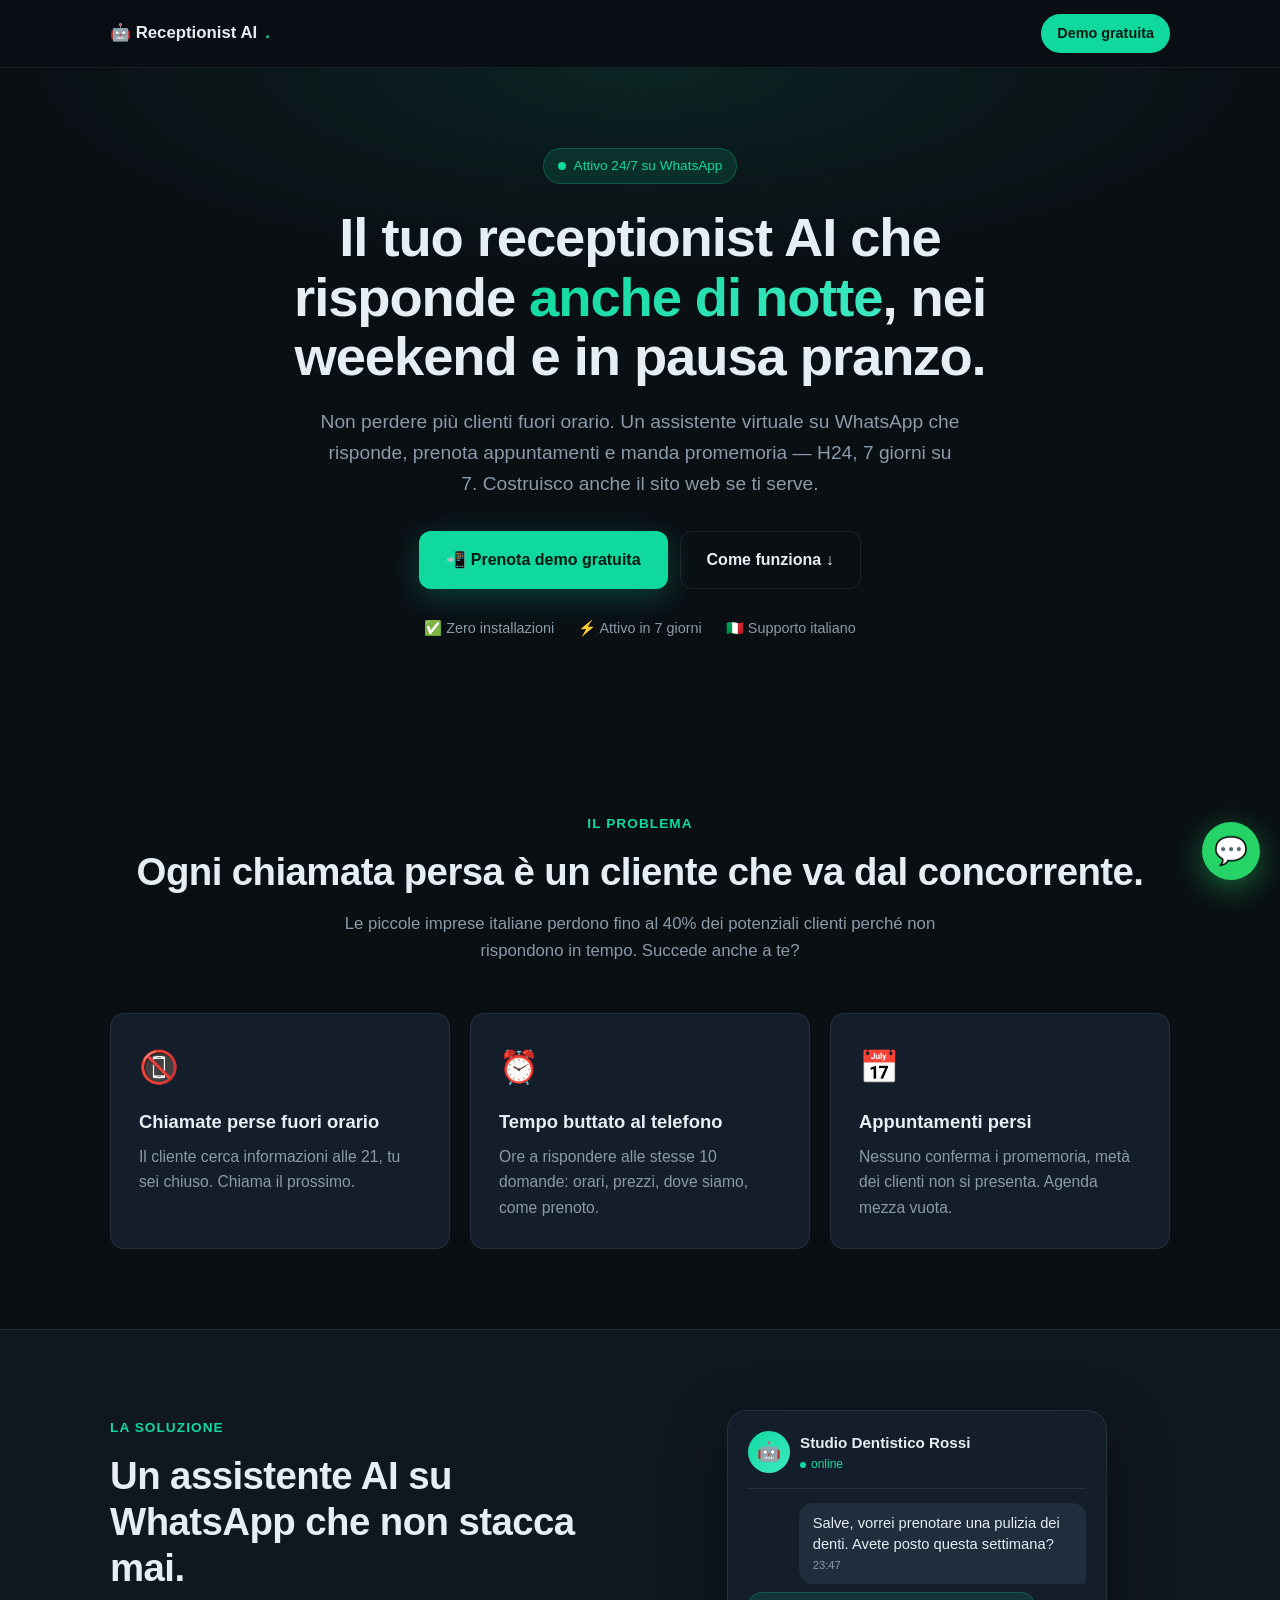
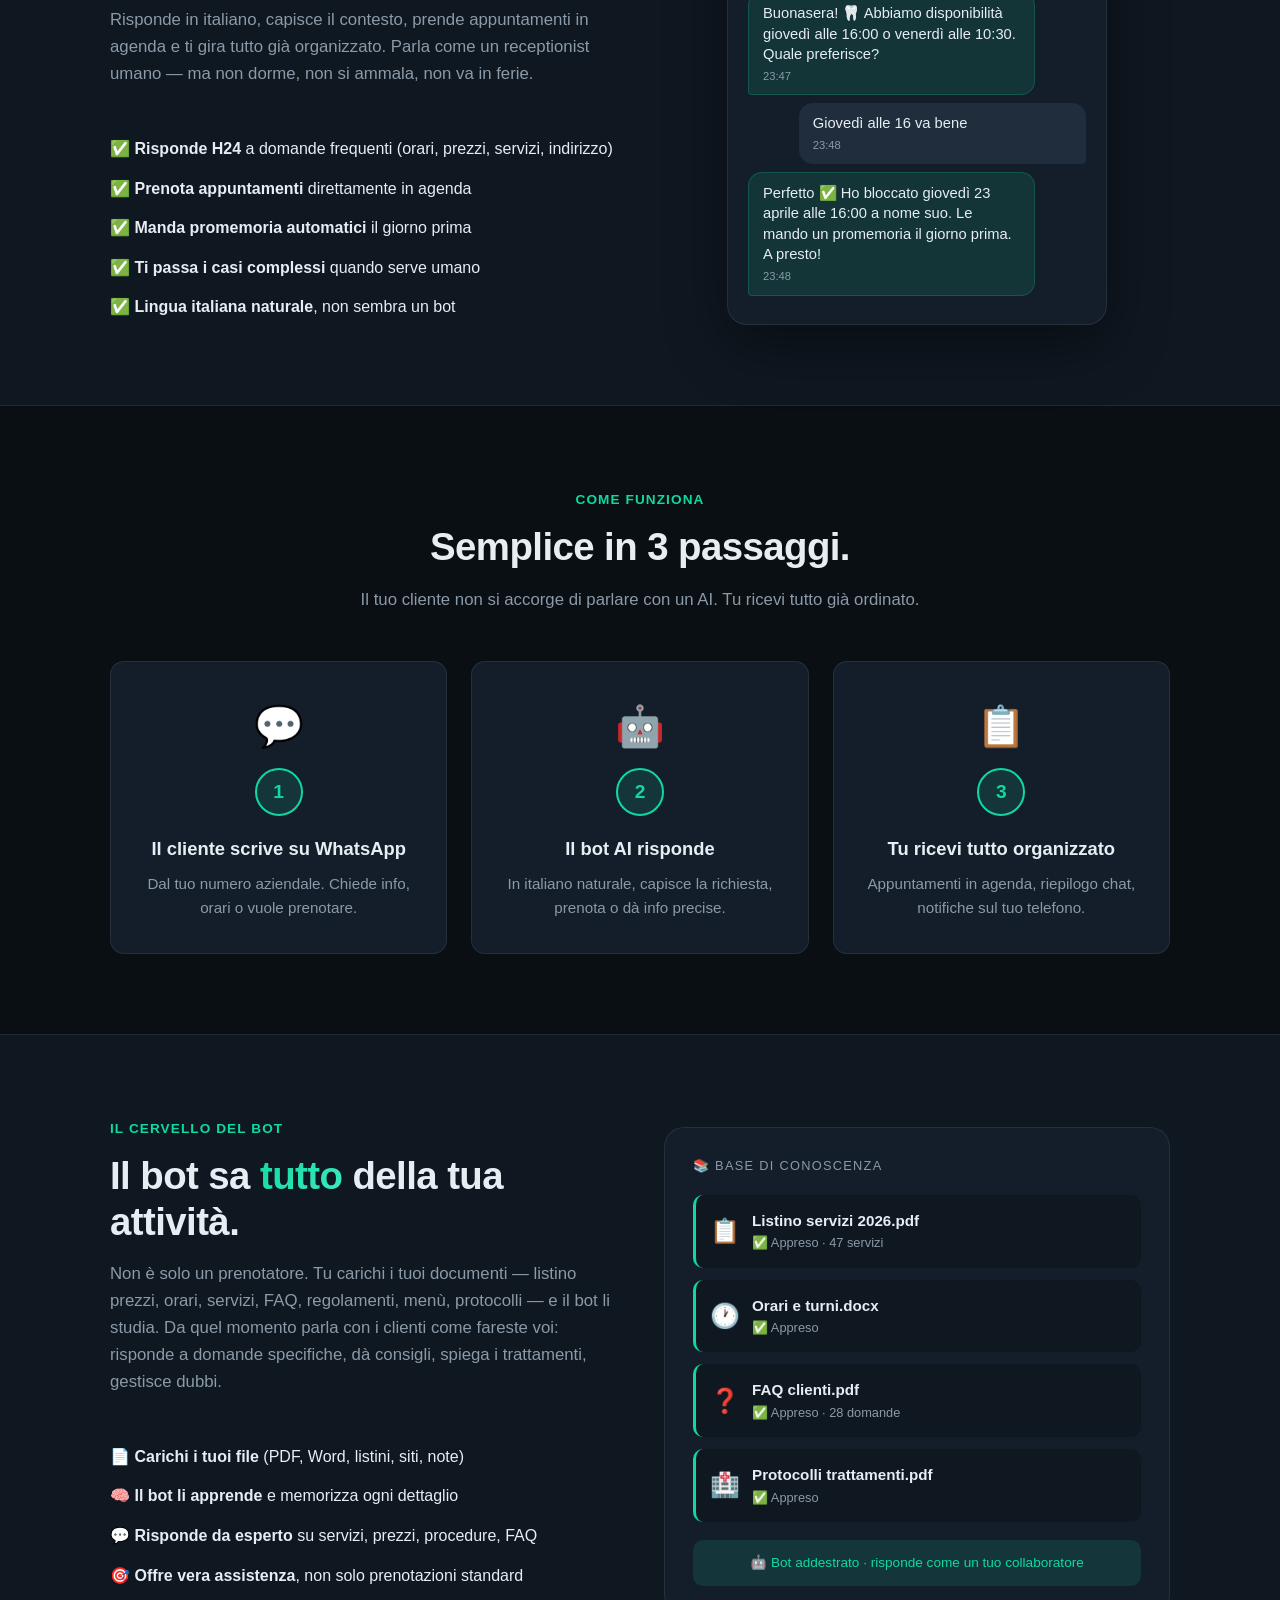
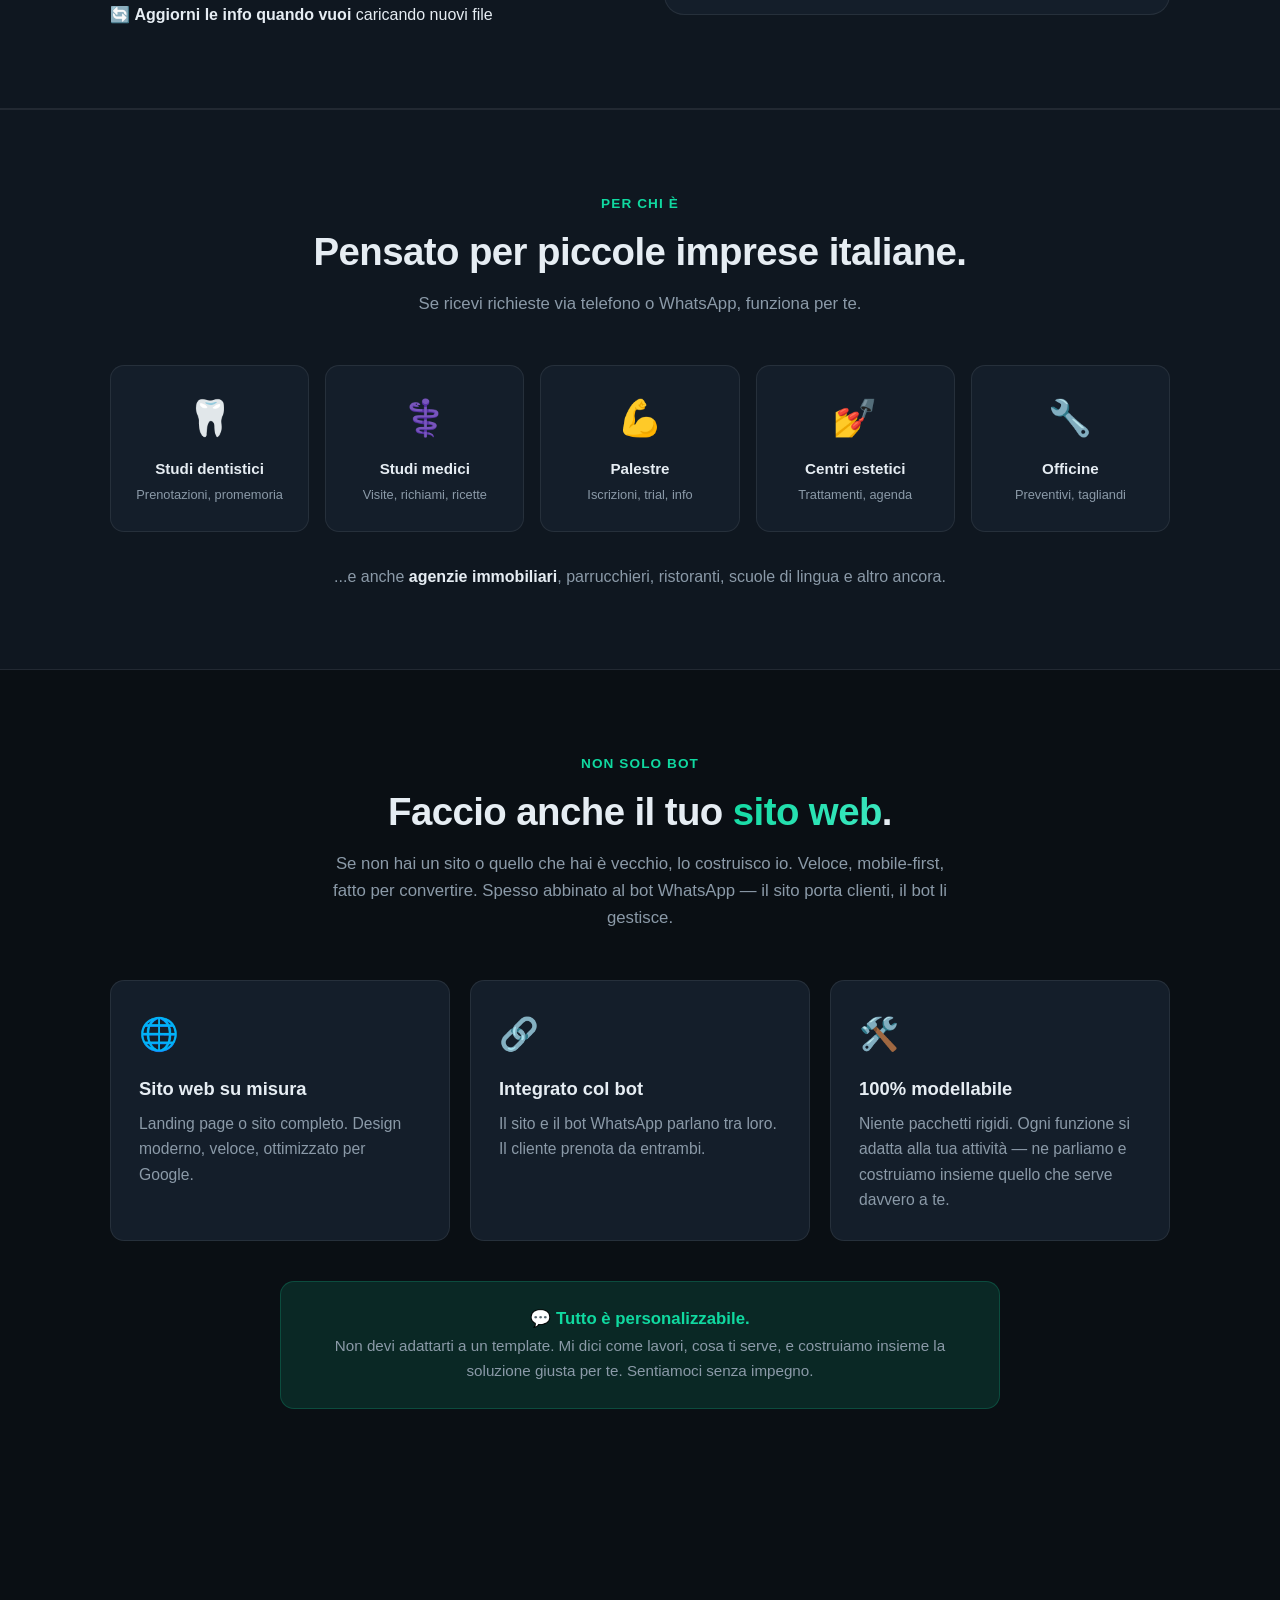
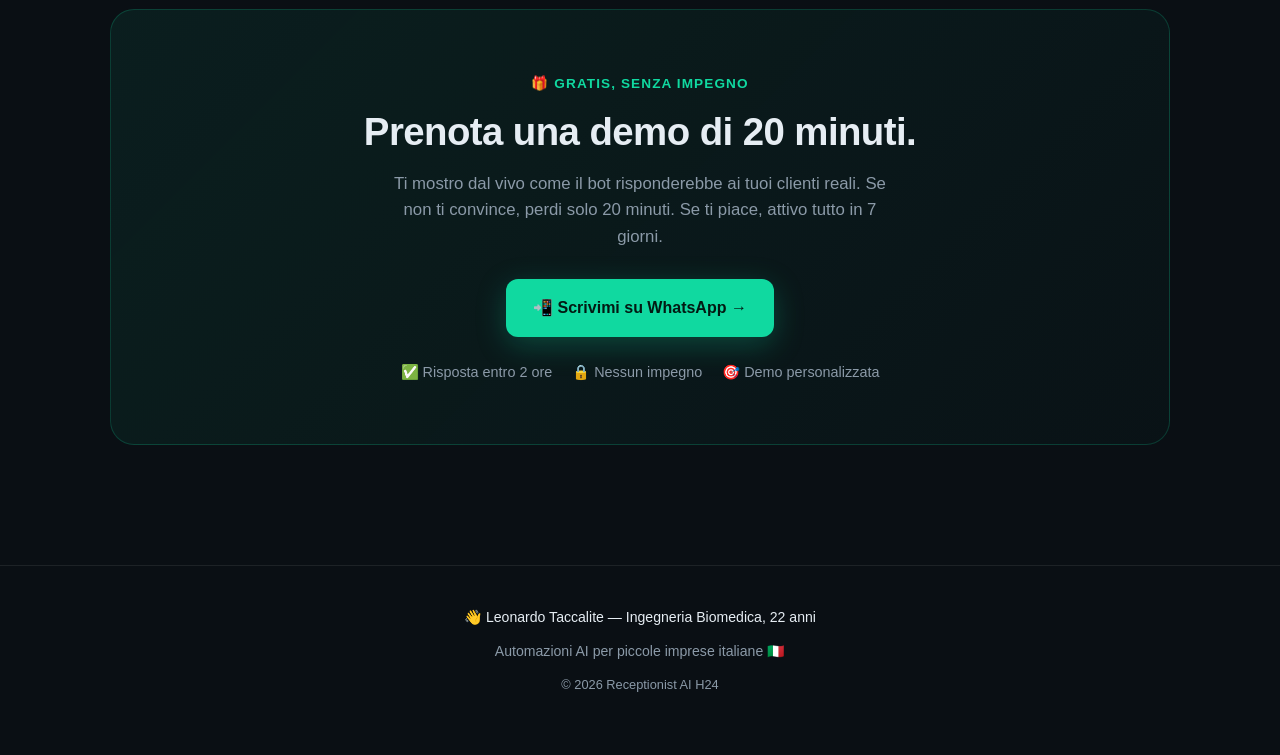
==== index.html @ 097d8b8d "Add files via upload" ====
<!DOCTYPE html>
<html lang="it">
<head>
<meta charset="UTF-8">
<meta name="viewport" content="width=device-width, initial-scale=1.0">
<meta name="description" content="Receptionist AI H24 — Assistente virtuale WhatsApp sempre attivo per piccole imprese italiane. Non perdere più clienti fuori orario.">
<title>Receptionist AI H24 — Il tuo assistente WhatsApp che non dorme mai</title>
<style>
  :root {
    --bg: #0a0f14;
    --bg-2: #0f1720;
    --bg-3: #141e2a;
    --fg: #e6edf3;
    --fg-dim: #8b9aa8;
    --accent: #10d9a0;
    --accent-2: #0bbf8a;
    --accent-soft: rgba(16, 217, 160, 0.12);
    --border: rgba(255,255,255,0.08);
    --radius: 14px;
    --max: 1100px;
  }
  * { box-sizing: border-box; margin: 0; padding: 0; }
  html { scroll-behavior: smooth; }
  body {
    font-family: -apple-system, BlinkMacSystemFont, "Segoe UI", Roboto, Helvetica, Arial, sans-serif;
    background: var(--bg);
    color: var(--fg);
    line-height: 1.6;
    -webkit-font-smoothing: antialiased;
    overflow-x: hidden;
  }
  a { color: inherit; text-decoration: none; }
  .container { width: 100%; max-width: var(--max); margin: 0 auto; padding: 0 20px; }

  /* NAV */
  nav {
    position: sticky; top: 0; z-index: 50;
    background: rgba(10,15,20,0.85);
    backdrop-filter: blur(10px);
    border-bottom: 1px solid var(--border);
  }
  .nav-inner {
    display: flex; align-items: center; justify-content: space-between;
    padding: 14px 20px; max-width: var(--max); margin: 0 auto;
  }
  .logo { font-weight: 700; font-size: 1.05rem; display: flex; align-items: center; gap: 8px; }
  .logo span.dot { color: var(--accent); }
  .nav-cta {
    background: var(--accent);
    color: #031a13;
    padding: 8px 16px;
    border-radius: 999px;
    font-weight: 600;
    font-size: 0.9rem;
    transition: transform .15s ease, background .15s ease;
  }
  .nav-cta:hover { background: var(--accent-2); transform: translateY(-1px); }

  /* HERO */
  .hero {
    padding: 80px 0 90px;
    background:
      radial-gradient(ellipse 80% 50% at 50% 0%, rgba(16,217,160,0.10), transparent 60%),
      var(--bg);
    text-align: center;
    position: relative;
  }
  .pill {
    display: inline-flex; align-items: center; gap: 8px;
    background: var(--accent-soft);
    border: 1px solid rgba(16,217,160,0.25);
    color: var(--accent);
    padding: 6px 14px;
    border-radius: 999px;
    font-size: 0.85rem;
    font-weight: 500;
    margin-bottom: 24px;
  }
  .pill .live {
    width: 8px; height: 8px; border-radius: 50%;
    background: var(--accent);
    box-shadow: 0 0 0 0 rgba(16,217,160,0.7);
    animation: pulse 2s infinite;
  }
  @keyframes pulse {
    0% { box-shadow: 0 0 0 0 rgba(16,217,160,0.7); }
    70% { box-shadow: 0 0 0 10px rgba(16,217,160,0); }
    100% { box-shadow: 0 0 0 0 rgba(16,217,160,0); }
  }
  h1 {
    font-size: clamp(2rem, 5.5vw, 3.4rem);
    font-weight: 800;
    letter-spacing: -0.02em;
    line-height: 1.1;
    margin-bottom: 20px;
    max-width: 820px;
    margin-left: auto; margin-right: auto;
  }
  h1 .hl {
    background: linear-gradient(135deg, var(--accent), #3fe9c2);
    -webkit-background-clip: text;
    background-clip: text;
    color: transparent;
  }
  .hero p.sub {
    font-size: clamp(1rem, 2.2vw, 1.2rem);
    color: var(--fg-dim);
    max-width: 640px;
    margin: 0 auto 32px;
  }
  .cta-row {
    display: flex; gap: 12px; justify-content: center; flex-wrap: wrap;
  }
  .btn {
    display: inline-flex; align-items: center; gap: 10px;
    padding: 15px 26px;
    border-radius: 12px;
    font-weight: 600;
    font-size: 1rem;
    transition: transform .15s ease, box-shadow .15s ease, background .15s ease;
    border: 1px solid transparent;
    cursor: pointer;
  }
  .btn-primary {
    background: var(--accent);
    color: #031a13;
    box-shadow: 0 8px 30px rgba(16,217,160,0.25);
  }
  .btn-primary:hover { background: var(--accent-2); transform: translateY(-2px); box-shadow: 0 12px 40px rgba(16,217,160,0.35); }
  .btn-ghost {
    background: transparent; color: var(--fg);
    border: 1px solid var(--border);
  }
  .btn-ghost:hover { border-color: var(--accent); color: var(--accent); }

  .hero-meta {
    margin-top: 28px;
    color: var(--fg-dim);
    font-size: 0.9rem;
    display: flex; gap: 24px; justify-content: center; flex-wrap: wrap;
  }
  .hero-meta span { display: inline-flex; align-items: center; gap: 6px; }

  /* SECTIONS */
  section { padding: 80px 0; }
  section.alt { background: var(--bg-2); border-top: 1px solid var(--border); border-bottom: 1px solid var(--border); }
  .eyebrow {
    display: inline-block;
    color: var(--accent);
    font-weight: 600;
    font-size: 0.85rem;
    letter-spacing: 0.08em;
    text-transform: uppercase;
    margin-bottom: 14px;
  }
  h2 {
    font-size: clamp(1.7rem, 4vw, 2.4rem);
    font-weight: 700;
    letter-spacing: -0.015em;
    line-height: 1.2;
    margin-bottom: 16px;
  }
  .section-sub {
    color: var(--fg-dim);
    font-size: 1.05rem;
    max-width: 640px;
    margin-bottom: 48px;
  }
  .section-head { text-align: center; margin-bottom: 48px; }
  .section-head .section-sub { margin-left: auto; margin-right: auto; }

  /* PROBLEM GRID */
  .grid-3 {
    display: grid;
    grid-template-columns: repeat(3, 1fr);
    gap: 20px;
  }
  .card {
    background: var(--bg-3);
    border: 1px solid var(--border);
    border-radius: var(--radius);
    padding: 28px;
    transition: transform .2s ease, border-color .2s ease;
  }
  .card:hover { transform: translateY(-4px); border-color: rgba(16,217,160,0.3); }
  .card .icon {
    font-size: 2rem;
    margin-bottom: 14px;
    display: block;
  }
  .card h3 {
    font-size: 1.15rem;
    margin-bottom: 8px;
    font-weight: 600;
  }
  .card p { color: var(--fg-dim); font-size: 0.98rem; }

  /* CHAT DEMO */
  .split {
    display: grid;
    grid-template-columns: 1fr 1fr;
    gap: 48px;
    align-items: center;
  }
  .chat {
    background: var(--bg-3);
    border: 1px solid var(--border);
    border-radius: 20px;
    padding: 20px;
    max-width: 380px;
    margin: 0 auto;
    box-shadow: 0 20px 60px rgba(0,0,0,0.4);
  }
  .chat-head {
    display: flex; align-items: center; gap: 10px;
    padding-bottom: 14px; margin-bottom: 14px;
    border-bottom: 1px solid var(--border);
  }
  .chat-head .avatar {
    width: 42px; height: 42px; border-radius: 50%;
    background: linear-gradient(135deg, var(--accent), #3fe9c2);
    display: flex; align-items: center; justify-content: center;
    font-size: 1.2rem;
  }
  .chat-head .who { font-weight: 600; font-size: 0.95rem; }
  .chat-head .status { font-size: 0.75rem; color: var(--accent); display: flex; align-items: center; gap: 5px; }
  .chat-head .status::before {
    content: ''; width: 6px; height: 6px; border-radius: 50%; background: var(--accent);
  }
  .bubble {
    padding: 10px 14px;
    border-radius: 14px;
    margin-bottom: 8px;
    font-size: 0.92rem;
    max-width: 85%;
    line-height: 1.4;
    animation: fadeUp .5s ease both;
  }
  @keyframes fadeUp {
    from { opacity: 0; transform: translateY(8px); }
    to { opacity: 1; transform: translateY(0); }
  }
  .bubble.user {
    background: #1f2d3d;
    color: var(--fg);
    margin-left: auto;
    border-bottom-right-radius: 4px;
  }
  .bubble.bot {
    background: var(--accent-soft);
    color: var(--fg);
    border: 1px solid rgba(16,217,160,0.2);
    border-bottom-left-radius: 4px;
  }
  .bubble .time { font-size: 0.7rem; color: var(--fg-dim); display: block; margin-top: 4px; }

  /* STEPS */
  .steps {
    display: grid;
    grid-template-columns: repeat(3, 1fr);
    gap: 24px;
    counter-reset: step;
  }
  .step {
    background: var(--bg-3);
    border: 1px solid var(--border);
    border-radius: var(--radius);
    padding: 32px 24px;
    text-align: center;
    position: relative;
  }
  .step-num {
    display: inline-flex;
    width: 48px; height: 48px;
    border-radius: 50%;
    background: var(--accent-soft);
    color: var(--accent);
    align-items: center; justify-content: center;
    font-weight: 700; font-size: 1.2rem;
    border: 2px solid var(--accent);
    margin-bottom: 18px;
  }
  .step h3 { font-size: 1.15rem; margin-bottom: 8px; }
  .step p { color: var(--fg-dim); font-size: 0.95rem; }
  .step .big-emoji { font-size: 2.5rem; display: block; margin-bottom: 10px; }

  /* SECTORS */
  .sectors {
    display: grid;
    grid-template-columns: repeat(5, 1fr);
    gap: 16px;
  }
  .sector {
    background: var(--bg-3);
    border: 1px solid var(--border);
    border-radius: var(--radius);
    padding: 24px 16px;
    text-align: center;
    transition: all .2s ease;
  }
  .sector:hover {
    border-color: var(--accent);
    background: var(--accent-soft);
    transform: translateY(-3px);
  }
  .sector .emoji { font-size: 2.2rem; display: block; margin-bottom: 10px; }
  .sector span.label { font-weight: 600; font-size: 0.95rem; display: block; }
  .sector small { color: var(--fg-dim); font-size: 0.8rem; }

  /* CTA FINAL */
  .cta-final {
    background: linear-gradient(135deg, rgba(16,217,160,0.08), rgba(16,217,160,0.02));
    border: 1px solid rgba(16,217,160,0.2);
    border-radius: 24px;
    padding: 60px 40px;
    text-align: center;
    margin: 40px 0;
  }
  .cta-final h2 { margin-bottom: 16px; }
  .cta-final p { color: var(--fg-dim); margin-bottom: 28px; font-size: 1.05rem; max-width: 520px; margin-left: auto; margin-right: auto; }
  .guarantee {
    margin-top: 24px;
    display: flex; gap: 20px; justify-content: center; flex-wrap: wrap;
    color: var(--fg-dim); font-size: 0.9rem;
  }
  .guarantee span { display: inline-flex; align-items: center; gap: 6px; }

  /* FOOTER */
  footer {
    padding: 40px 0 60px;
    text-align: center;
    color: var(--fg-dim);
    font-size: 0.88rem;
    border-top: 1px solid var(--border);
  }
  footer .who-am-i {
    margin-bottom: 12px;
    color: var(--fg);
    font-weight: 500;
  }

  /* FLOATING WA */
  .float-wa {
    position: fixed;
    bottom: 20px; right: 20px;
    background: #25d366;
    color: white;
    width: 58px; height: 58px;
    border-radius: 50%;
    display: flex; align-items: center; justify-content: center;
    font-size: 1.7rem;
    box-shadow: 0 8px 30px rgba(37,211,102,0.45);
    z-index: 100;
    transition: transform .2s ease;
  }
  .float-wa:hover { transform: scale(1.1); }

  /* MOBILE */
  @media (max-width: 820px) {
    section { padding: 60px 0; }
    .hero { padding: 60px 0 70px; }
    .grid-3 { grid-template-columns: 1fr; }
    .split { grid-template-columns: 1fr; gap: 32px; }
    .steps { grid-template-columns: 1fr; }
    .sectors { grid-template-columns: repeat(2, 1fr); }
    .cta-final { padding: 40px 24px; }
    .nav-cta { padding: 7px 12px; font-size: 0.82rem; }
    .logo { font-size: 0.95rem; }
  }
  @media (max-width: 400px) {
    .sectors { grid-template-columns: 1fr 1fr; }
    .hero-meta { gap: 12px; font-size: 0.82rem; }
  }
</style>
</head>
<body>

<nav>
  <div class="nav-inner">
    <div class="logo">🤖 Receptionist AI<span class="dot">.</span></div>
    <a href="#demo" class="nav-cta">Demo gratuita</a>
  </div>
</nav>

<!-- HERO -->
<header class="hero">
  <div class="container">
    <div class="pill"><span class="live"></span> Attivo 24/7 su WhatsApp</div>
    <h1>Il tuo receptionist AI che risponde <span class="hl">anche di notte</span>, nei weekend e in pausa pranzo.</h1>
    <p class="sub">
      Non perdere più clienti fuori orario. Un assistente virtuale su WhatsApp che risponde, prenota appuntamenti e manda promemoria — H24, 7 giorni su 7. Costruisco anche il sito web se ti serve.
    </p>
    <div class="cta-row">
      <a href="#demo" class="btn btn-primary">📲 Prenota demo gratuita</a>
      <a href="#come-funziona" class="btn btn-ghost">Come funziona ↓</a>
    </div>
    <div class="hero-meta">
      <span>✅ Zero installazioni</span>
      <span>⚡ Attivo in 7 giorni</span>
      <span>🇮🇹 Supporto italiano</span>
    </div>
  </div>
</header>

<!-- PROBLEM -->
<section id="problema">
  <div class="container">
    <div class="section-head">
      <span class="eyebrow">Il problema</span>
      <h2>Ogni chiamata persa è un cliente che va dal concorrente.</h2>
      <p class="section-sub">Le piccole imprese italiane perdono fino al 40% dei potenziali clienti perché non rispondono in tempo. Succede anche a te?</p>
    </div>
    <div class="grid-3">
      <div class="card">
        <span class="icon">📵</span>
        <h3>Chiamate perse fuori orario</h3>
        <p>Il cliente cerca informazioni alle 21, tu sei chiuso. Chiama il prossimo.</p>
      </div>
      <div class="card">
        <span class="icon">⏰</span>
        <h3>Tempo buttato al telefono</h3>
        <p>Ore a rispondere alle stesse 10 domande: orari, prezzi, dove siamo, come prenoto.</p>
      </div>
      <div class="card">
        <span class="icon">📅</span>
        <h3>Appuntamenti persi</h3>
        <p>Nessuno conferma i promemoria, metà dei clienti non si presenta. Agenda mezza vuota.</p>
      </div>
    </div>
  </div>
</section>

<!-- SOLUTION -->
<section class="alt" id="soluzione">
  <div class="container">
    <div class="split">
      <div>
        <span class="eyebrow">La soluzione</span>
        <h2>Un assistente AI su WhatsApp che non stacca mai.</h2>
        <p class="section-sub">
          Risponde in italiano, capisce il contesto, prende appuntamenti in agenda e ti gira tutto già organizzato. Parla come un receptionist umano — ma non dorme, non si ammala, non va in ferie.
        </p>
        <div style="display: grid; gap: 14px;">
          <div>✅ <strong>Risponde H24</strong> a domande frequenti (orari, prezzi, servizi, indirizzo)</div>
          <div>✅ <strong>Prenota appuntamenti</strong> direttamente in agenda</div>
          <div>✅ <strong>Manda promemoria automatici</strong> il giorno prima</div>
          <div>✅ <strong>Ti passa i casi complessi</strong> quando serve umano</div>
          <div>✅ <strong>Lingua italiana naturale</strong>, non sembra un bot</div>
        </div>
      </div>
      <div class="chat">
        <div class="chat-head">
          <div class="avatar">🤖</div>
          <div>
            <div class="who">Studio Dentistico Rossi</div>
            <div class="status">online</div>
          </div>
        </div>
        <div class="bubble user">Salve, vorrei prenotare una pulizia dei denti. Avete posto questa settimana?<span class="time">23:47</span></div>
        <div class="bubble bot">Buonasera! 🦷 Abbiamo disponibilità giovedì alle 16:00 o venerdì alle 10:30. Quale preferisce?<span class="time">23:47</span></div>
        <div class="bubble user">Giovedì alle 16 va bene<span class="time">23:48</span></div>
        <div class="bubble bot">Perfetto ✅ Ho bloccato giovedì 23 aprile alle 16:00 a nome suo. Le mando un promemoria il giorno prima. A presto!<span class="time">23:48</span></div>
      </div>
    </div>
  </div>
</section>

<!-- HOW IT WORKS -->
<section id="come-funziona">
  <div class="container">
    <div class="section-head">
      <span class="eyebrow">Come funziona</span>
      <h2>Semplice in 3 passaggi.</h2>
      <p class="section-sub">Il tuo cliente non si accorge di parlare con un AI. Tu ricevi tutto già ordinato.</p>
    </div>
    <div class="steps">
      <div class="step">
        <span class="big-emoji">💬</span>
        <div class="step-num">1</div>
        <h3>Il cliente scrive su WhatsApp</h3>
        <p>Dal tuo numero aziendale. Chiede info, orari o vuole prenotare.</p>
      </div>
      <div class="step">
        <span class="big-emoji">🤖</span>
        <div class="step-num">2</div>
        <h3>Il bot AI risponde</h3>
        <p>In italiano naturale, capisce la richiesta, prenota o dà info precise.</p>
      </div>
      <div class="step">
        <span class="big-emoji">📋</span>
        <div class="step-num">3</div>
        <h3>Tu ricevi tutto organizzato</h3>
        <p>Appuntamenti in agenda, riepilogo chat, notifiche sul tuo telefono.</p>
      </div>
    </div>
  </div>
</section>

<!-- BRAIN / KNOWLEDGE -->
<section class="alt" id="cervello">
  <div class="container">
    <div class="split">
      <div>
        <span class="eyebrow">Il cervello del bot</span>
        <h2>Il bot sa <span style="background: linear-gradient(135deg, var(--accent), #3fe9c2); -webkit-background-clip: text; background-clip: text; color: transparent;">tutto</span> della tua attività.</h2>
        <p class="section-sub">
          Non è solo un prenotatore. Tu carichi i tuoi documenti — listino prezzi, orari, servizi, FAQ, regolamenti, menù, protocolli — e il bot li studia. Da quel momento parla con i clienti come fareste voi: risponde a domande specifiche, dà consigli, spiega i trattamenti, gestisce dubbi.
        </p>
        <div style="display: grid; gap: 14px;">
          <div>📄 <strong>Carichi i tuoi file</strong> (PDF, Word, listini, siti, note)</div>
          <div>🧠 <strong>Il bot li apprende</strong> e memorizza ogni dettaglio</div>
          <div>💬 <strong>Risponde da esperto</strong> su servizi, prezzi, procedure, FAQ</div>
          <div>🎯 <strong>Offre vera assistenza</strong>, non solo prenotazioni standard</div>
          <div>🔄 <strong>Aggiorni le info quando vuoi</strong> caricando nuovi file</div>
        </div>
      </div>
      <div>
        <div style="background: var(--bg-3); border: 1px solid var(--border); border-radius: 20px; padding: 28px; position: relative;">
          <div style="font-size: 0.8rem; color: var(--fg-dim); text-transform: uppercase; letter-spacing: 0.1em; margin-bottom: 18px;">📚 Base di conoscenza</div>
          <div style="display: grid; gap: 12px;">
            <div style="display: flex; align-items: center; gap: 12px; padding: 14px; background: var(--bg-2); border-radius: 10px; border-left: 3px solid var(--accent);">
              <span style="font-size: 1.5rem;">📋</span>
              <div>
                <div style="font-weight: 600; font-size: 0.95rem;">Listino servizi 2026.pdf</div>
                <div style="font-size: 0.8rem; color: var(--fg-dim);">✅ Appreso · 47 servizi</div>
              </div>
            </div>
            <div style="display: flex; align-items: center; gap: 12px; padding: 14px; background: var(--bg-2); border-radius: 10px; border-left: 3px solid var(--accent);">
              <span style="font-size: 1.5rem;">🕐</span>
              <div>
                <div style="font-weight: 600; font-size: 0.95rem;">Orari e turni.docx</div>
                <div style="font-size: 0.8rem; color: var(--fg-dim);">✅ Appreso</div>
              </div>
            </div>
            <div style="display: flex; align-items: center; gap: 12px; padding: 14px; background: var(--bg-2); border-radius: 10px; border-left: 3px solid var(--accent);">
              <span style="font-size: 1.5rem;">❓</span>
              <div>
                <div style="font-weight: 600; font-size: 0.95rem;">FAQ clienti.pdf</div>
                <div style="font-size: 0.8rem; color: var(--fg-dim);">✅ Appreso · 28 domande</div>
              </div>
            </div>
            <div style="display: flex; align-items: center; gap: 12px; padding: 14px; background: var(--bg-2); border-radius: 10px; border-left: 3px solid var(--accent);">
              <span style="font-size: 1.5rem;">🏥</span>
              <div>
                <div style="font-weight: 600; font-size: 0.95rem;">Protocolli trattamenti.pdf</div>
                <div style="font-size: 0.8rem; color: var(--fg-dim);">✅ Appreso</div>
              </div>
            </div>
          </div>
          <div style="margin-top: 18px; padding: 12px; background: var(--accent-soft); border-radius: 10px; font-size: 0.85rem; color: var(--accent); text-align: center;">
            🤖 Bot addestrato · risponde come un tuo collaboratore
          </div>
        </div>
      </div>
    </div>
  </div>
</section>

<!-- SECTORS -->
<section class="alt" id="per-chi">
  <div class="container">
    <div class="section-head">
      <span class="eyebrow">Per chi è</span>
      <h2>Pensato per piccole imprese italiane.</h2>
      <p class="section-sub">Se ricevi richieste via telefono o WhatsApp, funziona per te.</p>
    </div>
    <div class="sectors">
      <div class="sector">
        <span class="emoji">🦷</span>
        <span class="label">Studi dentistici</span>
        <small>Prenotazioni, promemoria</small>
      </div>
      <div class="sector">
        <span class="emoji">⚕️</span>
        <span class="label">Studi medici</span>
        <small>Visite, richiami, ricette</small>
      </div>
      <div class="sector">
        <span class="emoji">💪</span>
        <span class="label">Palestre</span>
        <small>Iscrizioni, trial, info</small>
      </div>
      <div class="sector">
        <span class="emoji">💅</span>
        <span class="label">Centri estetici</span>
        <small>Trattamenti, agenda</small>
      </div>
      <div class="sector">
        <span class="emoji">🔧</span>
        <span class="label">Officine</span>
        <small>Preventivi, tagliandi</small>
      </div>
    </div>
    <p style="text-align: center; color: var(--fg-dim); margin-top: 32px;">
      ...e anche <strong style="color: var(--fg);">agenzie immobiliari</strong>, parrucchieri, ristoranti, scuole di lingua e altro ancora.
    </p>
  </div>
</section>

<!-- BONUS: WEBSITES + CUSTOM -->
<section id="extra">
  <div class="container">
    <div class="section-head">
      <span class="eyebrow">Non solo bot</span>
      <h2>Faccio anche il tuo <span style="background: linear-gradient(135deg, var(--accent), #3fe9c2); -webkit-background-clip: text; background-clip: text; color: transparent;">sito web</span>.</h2>
      <p class="section-sub">Se non hai un sito o quello che hai è vecchio, lo costruisco io. Veloce, mobile-first, fatto per convertire. Spesso abbinato al bot WhatsApp — il sito porta clienti, il bot li gestisce.</p>
    </div>
    <div class="grid-3">
      <div class="card">
        <span class="icon">🌐</span>
        <h3>Sito web su misura</h3>
        <p>Landing page o sito completo. Design moderno, veloce, ottimizzato per Google.</p>
      </div>
      <div class="card">
        <span class="icon">🔗</span>
        <h3>Integrato col bot</h3>
        <p>Il sito e il bot WhatsApp parlano tra loro. Il cliente prenota da entrambi.</p>
      </div>
      <div class="card">
        <span class="icon">🛠️</span>
        <h3>100% modellabile</h3>
        <p>Niente pacchetti rigidi. Ogni funzione si adatta alla tua attività — ne parliamo e costruiamo insieme quello che serve davvero a te.</p>
      </div>
    </div>
    <div style="text-align: center; margin-top: 40px; padding: 24px; background: var(--accent-soft); border: 1px solid rgba(16,217,160,0.2); border-radius: var(--radius); max-width: 720px; margin-left: auto; margin-right: auto;">
      <strong style="color: var(--accent); font-size: 1.05rem;">💬 Tutto è personalizzabile.</strong><br>
      <span style="color: var(--fg-dim); font-size: 0.95rem;">Non devi adattarti a un template. Mi dici come lavori, cosa ti serve, e costruiamo insieme la soluzione giusta per te. Sentiamoci senza impegno.</span>
    </div>
  </div>
</section>

<!-- FINAL CTA -->
<section id="demo">
  <div class="container">
    <div class="cta-final">
      <span class="eyebrow">🎁 Gratis, senza impegno</span>
      <h2>Prenota una demo di 20 minuti.</h2>
      <p>Ti mostro dal vivo come il bot risponderebbe ai tuoi clienti reali. Se non ti convince, perdi solo 20 minuti. Se ti piace, attivo tutto in 7 giorni.</p>
      <a href="https://wa.me/393284405733?text=Ciao%20Leonardo%2C%20ho%20visto%20il%20tuo%20sito%20Receptionist%20AI%20H24%20e%20vorrei%20prenotare%20la%20demo%20gratuita%20di%2020%20minuti.%20Grazie!"
         class="btn btn-primary"
         target="_blank"
         rel="noopener">
        📲 Scrivimi su WhatsApp →
      </a>
      <div class="guarantee">
        <span>✅ Risposta entro 2 ore</span>
        <span>🔒 Nessun impegno</span>
        <span>🎯 Demo personalizzata</span>
      </div>
    </div>
  </div>
</section>

<!-- FOOTER -->
<footer>
  <div class="container">
    <div class="who-am-i">👋 Leonardo Taccalite — Ingegneria Biomedica, 22 anni</div>
    <div>Automazioni AI per piccole imprese italiane 🇮🇹</div>
    <div style="margin-top: 12px; font-size: 0.8rem;">© 2026 Receptionist AI H24</div>
  </div>
</footer>

<a class="float-wa"
   href="https://wa.me/393284405733?text=Ciao%20Leonardo%2C%20vorrei%20info%20sul%20servizio%20Receptionist%20AI%20H24."
   target="_blank"
   rel="noopener"
   aria-label="Scrivici su WhatsApp">💬</a>

<script>
  // Smooth reveal on scroll
  const io = new IntersectionObserver((entries) => {
    entries.forEach(e => {
      if (e.isIntersecting) {
        e.target.style.opacity = '1';
        e.target.style.transform = 'translateY(0)';
      }
    });
  }, { threshold: 0.1 });

  document.querySelectorAll('.card, .step, .sector, .cta-final').forEach(el => {
    el.style.opacity = '0';
    el.style.transform = 'translateY(20px)';
    el.style.transition = 'opacity .6s ease, transform .6s ease';
    io.observe(el);
  });
</script>

</body>
</html>
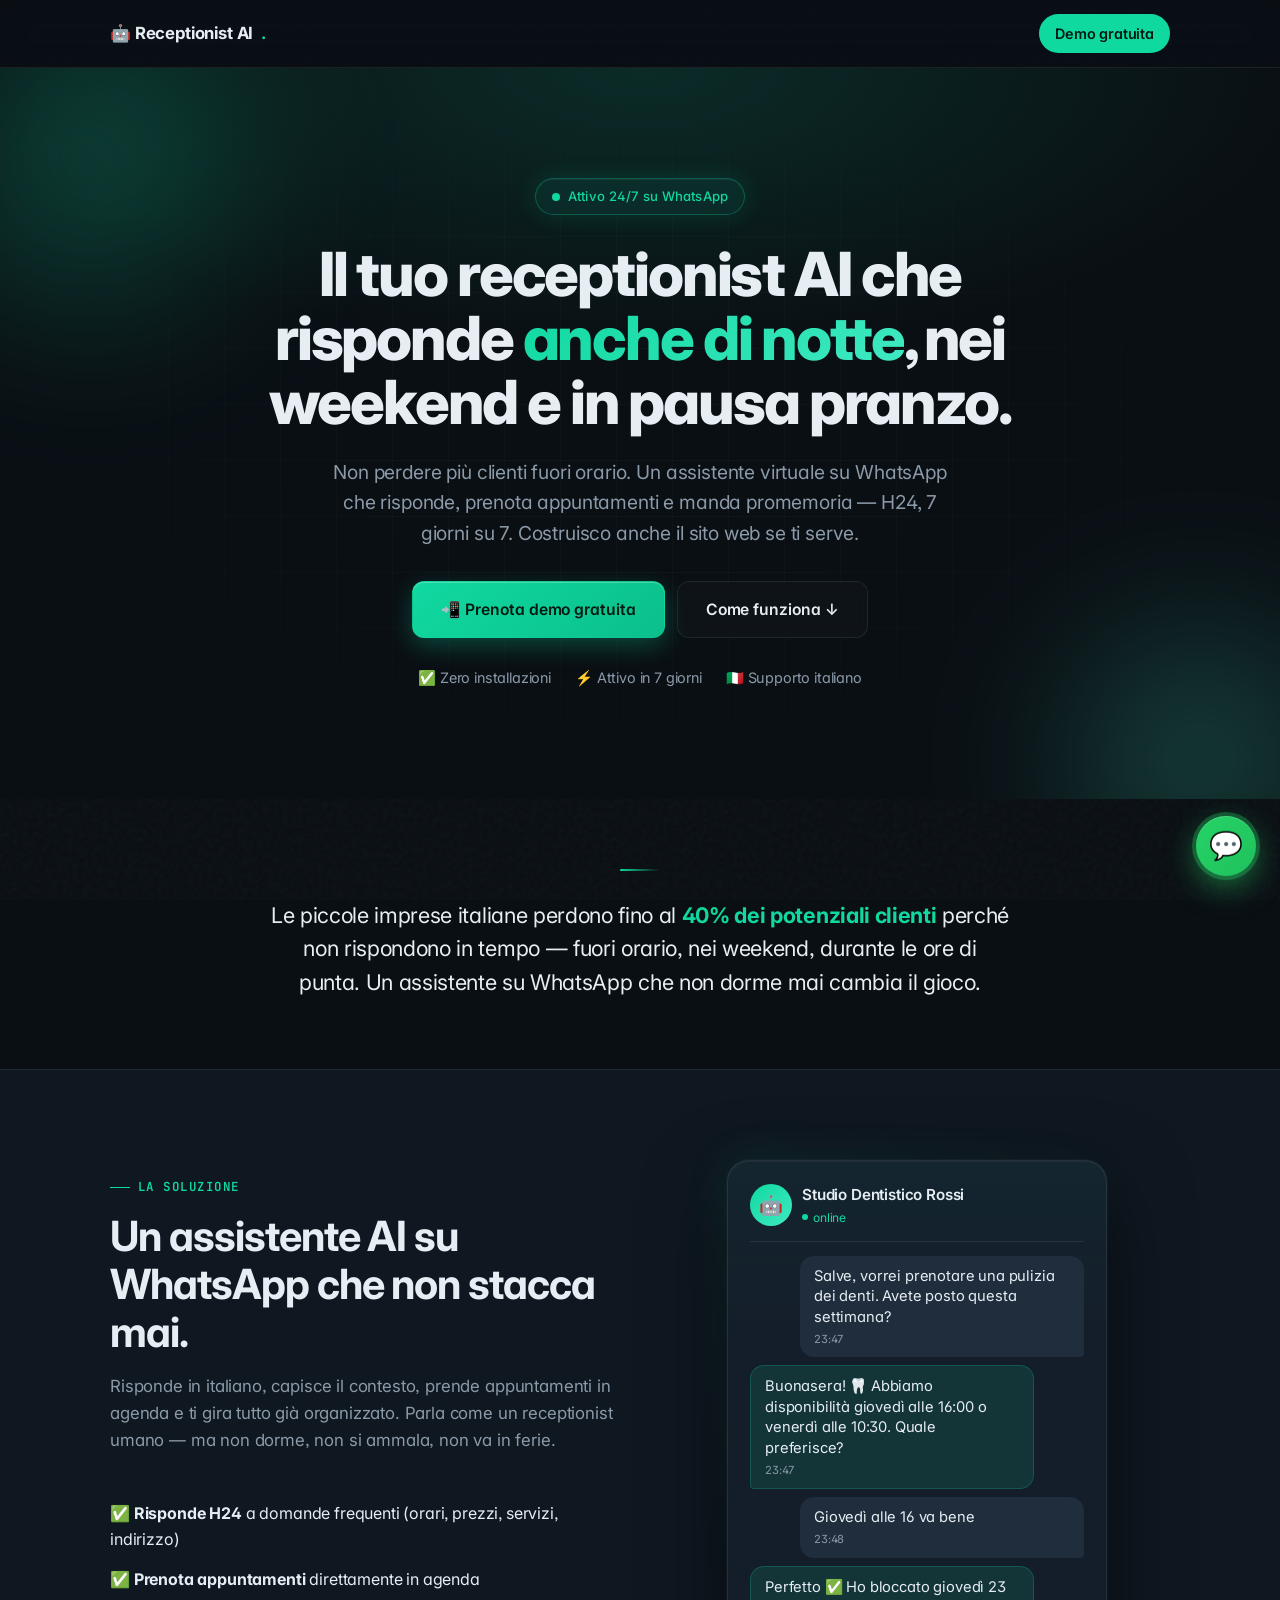
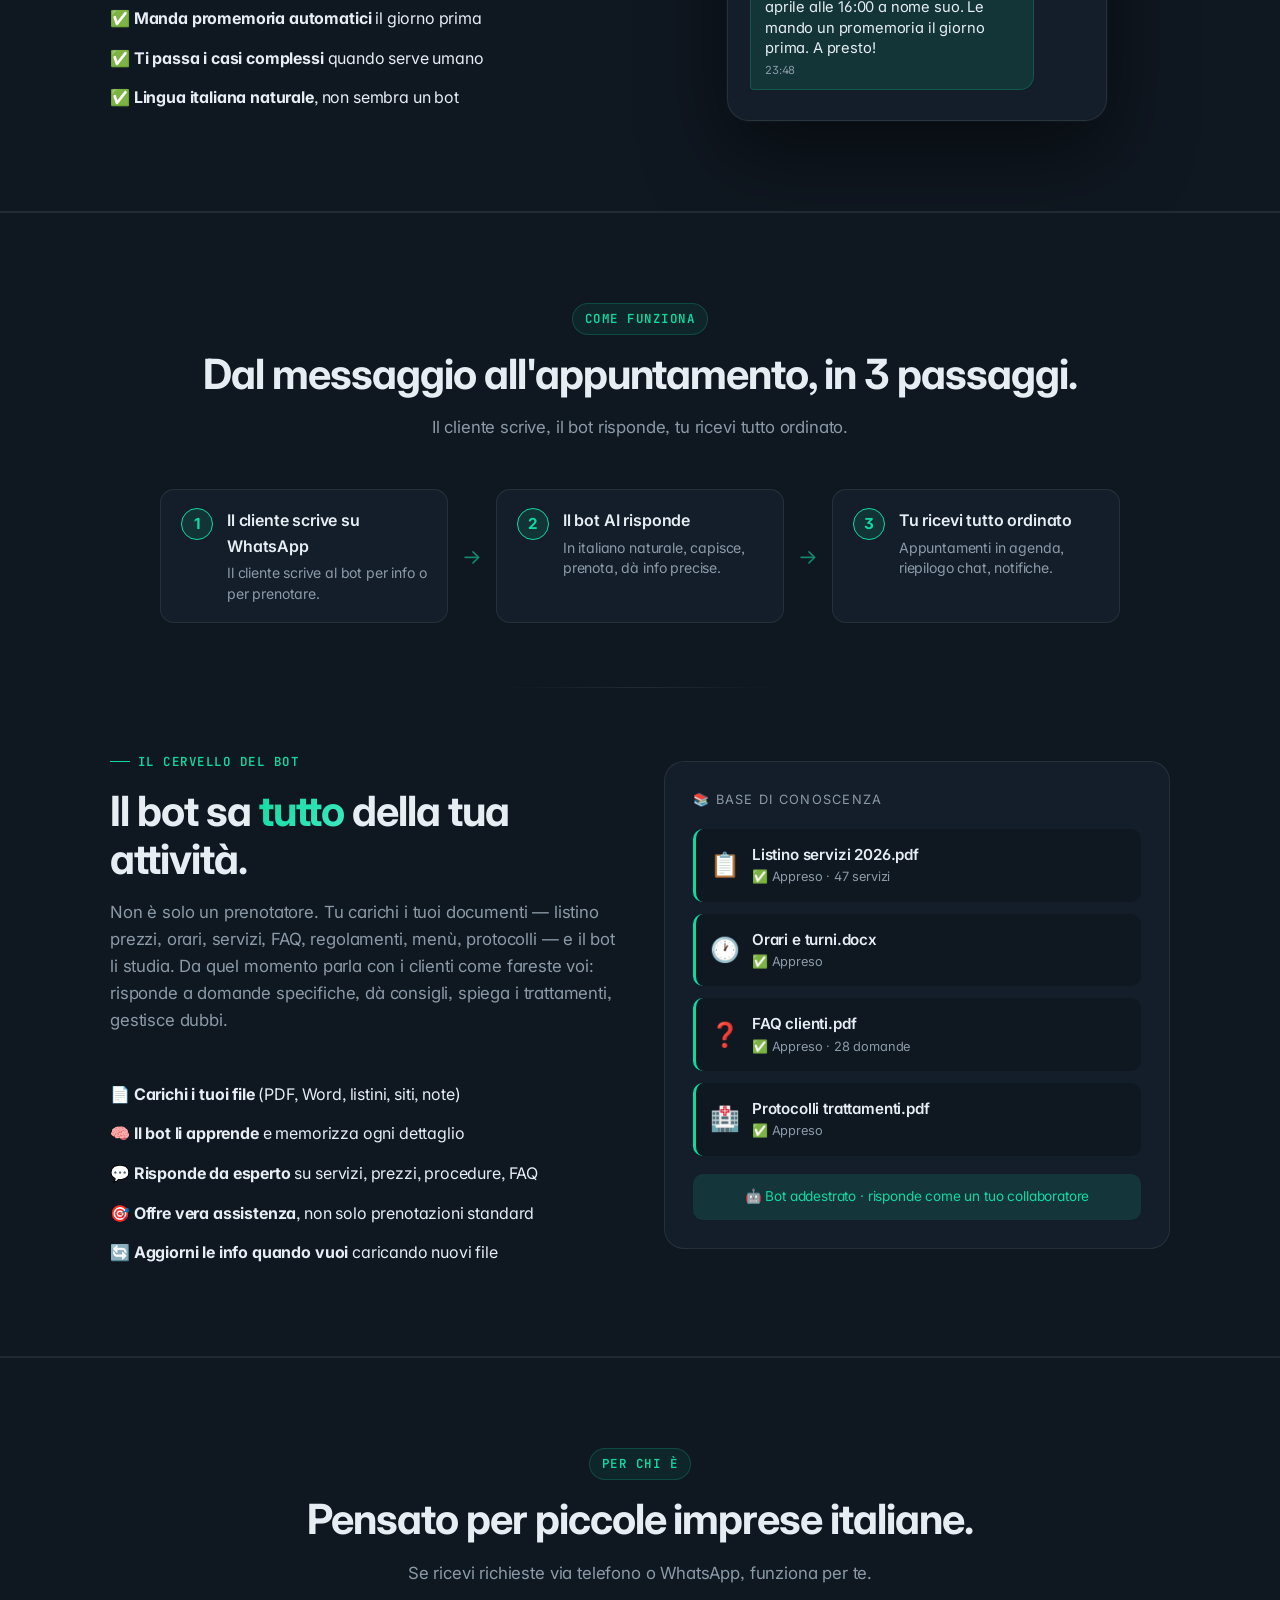
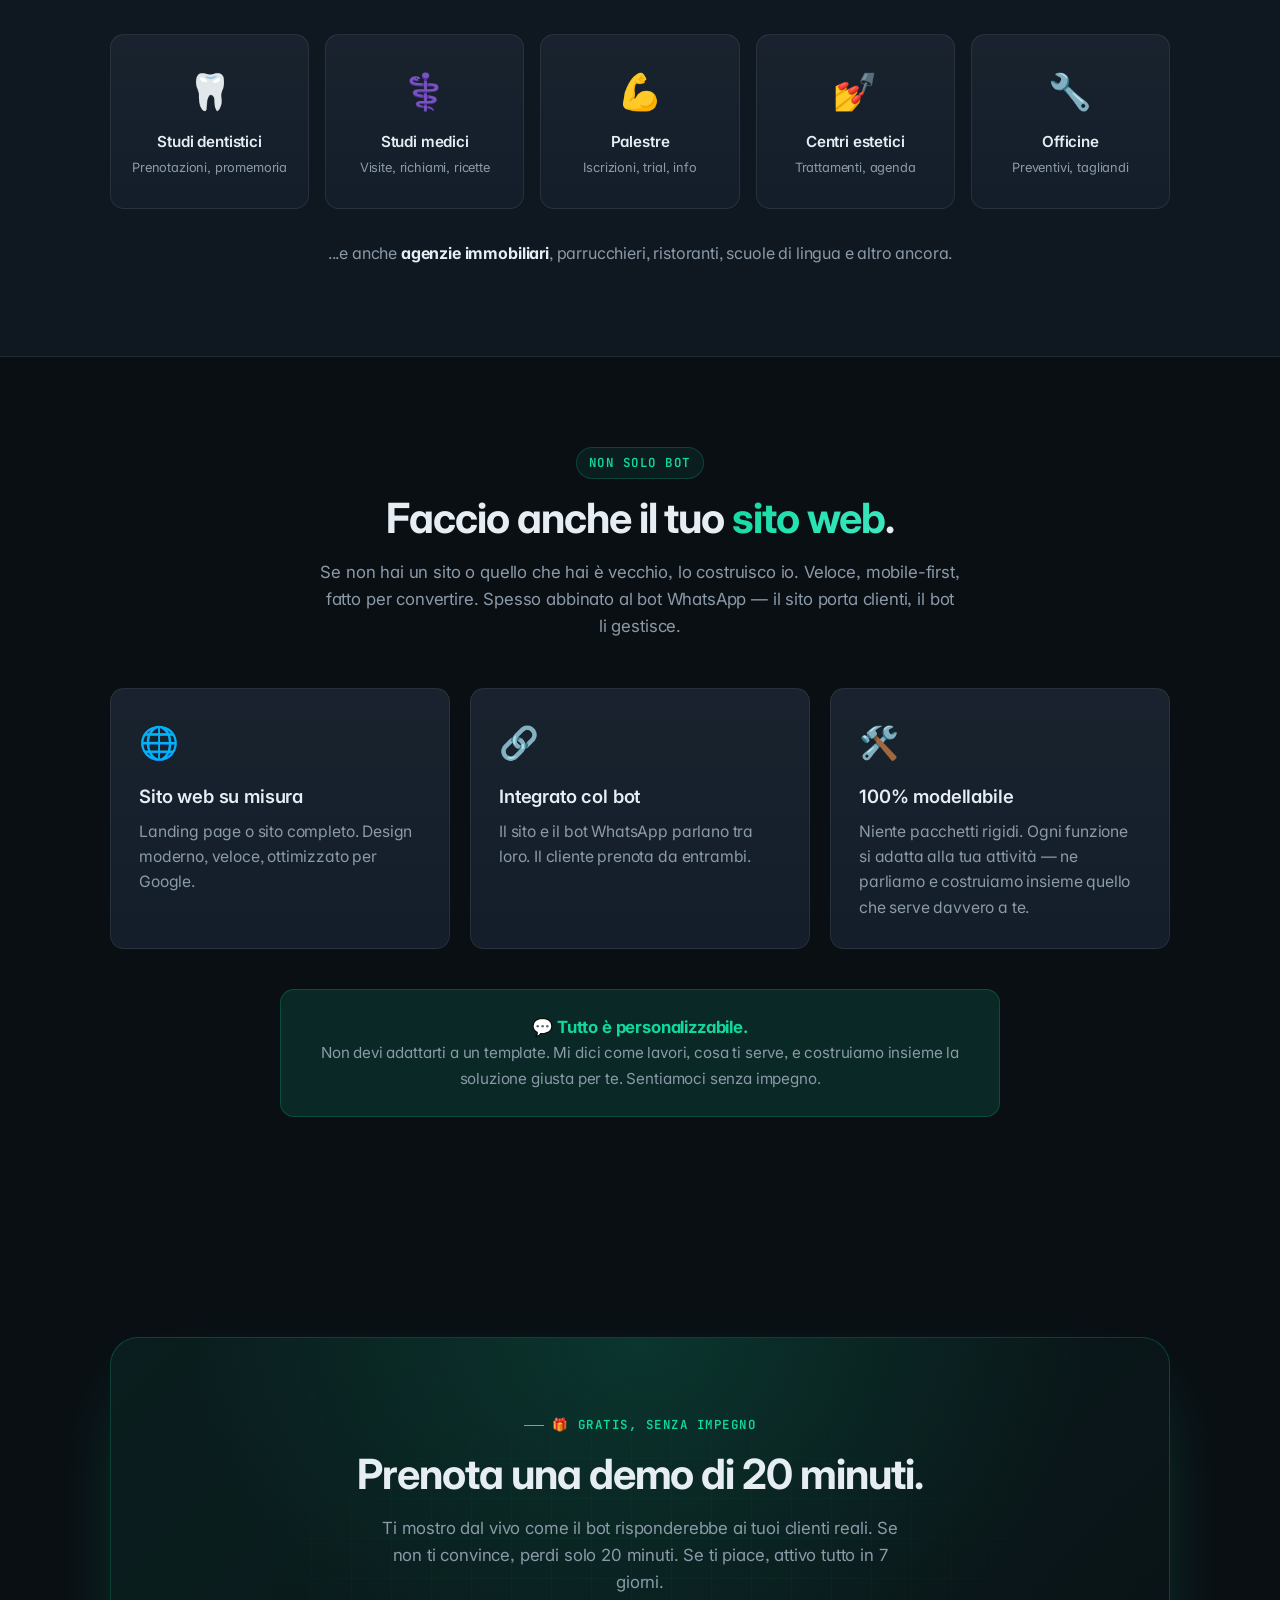
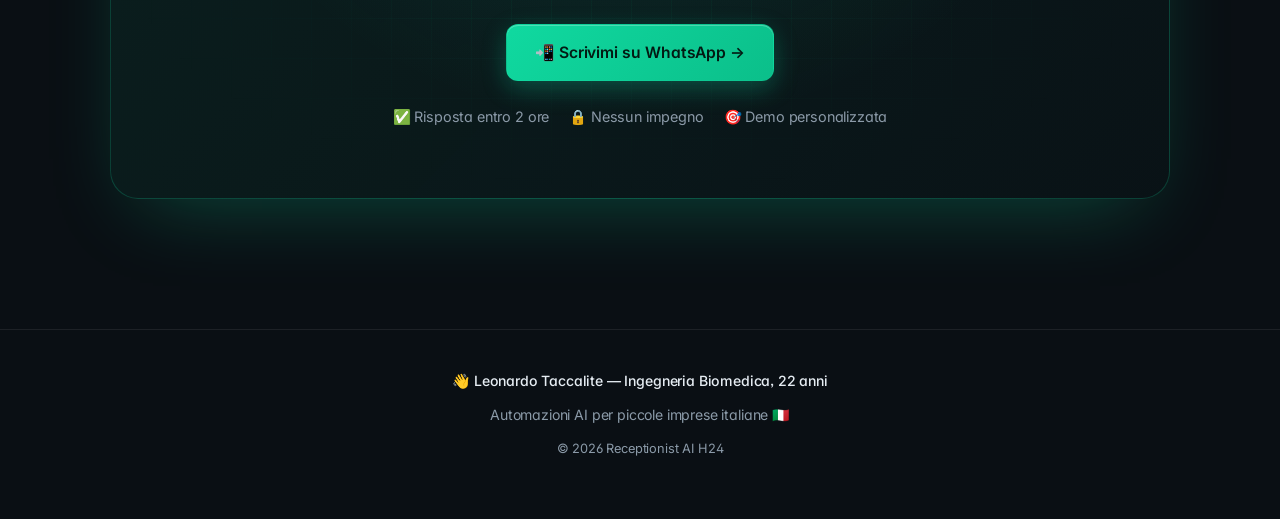
==== commit cabcc1cc: "Add files via upload" ====
--- a/index.html
+++ b/index.html
@@ -5,6 +5,9 @@
 <meta name="viewport" content="width=device-width, initial-scale=1.0">
 <meta name="description" content="Receptionist AI H24 — Assistente virtuale WhatsApp sempre attivo per piccole imprese italiane. Non perdere più clienti fuori orario.">
 <title>Receptionist AI H24 — Il tuo assistente WhatsApp che non dorme mai</title>
+<link rel="preconnect" href="https://fonts.googleapis.com">
+<link rel="preconnect" href="https://fonts.gstatic.com" crossorigin>
+<link href="https://fonts.googleapis.com/css2?family=Inter:wght@400;500;600;700;800;900&family=JetBrains+Mono:wght@400;500&display=swap" rel="stylesheet">
 <style>
   :root {
     --bg: #0a0f14;
@@ -22,21 +25,37 @@
   * { box-sizing: border-box; margin: 0; padding: 0; }
   html { scroll-behavior: smooth; }
   body {
-    font-family: -apple-system, BlinkMacSystemFont, "Segoe UI", Roboto, Helvetica, Arial, sans-serif;
+    font-family: "Inter", -apple-system, BlinkMacSystemFont, "Segoe UI", Roboto, Helvetica, Arial, sans-serif;
     background: var(--bg);
     color: var(--fg);
     line-height: 1.6;
     -webkit-font-smoothing: antialiased;
+    -moz-osx-font-smoothing: grayscale;
     overflow-x: hidden;
-  }
+    font-feature-settings: "cv11", "ss01", "ss03";
+    letter-spacing: -0.01em;
+    position: relative;
+  }
+  /* subtle noise grain overlay */
+  body::before {
+    content: '';
+    position: fixed;
+    inset: 0;
+    pointer-events: none;
+    z-index: 1;
+    opacity: 0.035;
+    background-image: url("data:image/svg+xml,%3Csvg viewBox='0 0 200 200' xmlns='http://www.w3.org/2000/svg'%3E%3Cfilter id='n'%3E%3CfeTurbulence type='fractalNoise' baseFrequency='0.9' numOctaves='3' stitchTiles='stitch'/%3E%3C/filter%3E%3Crect width='100%25' height='100%25' filter='url(%23n)'/%3E%3C/svg%3E");
+  }
+  nav, section, header, footer { position: relative; z-index: 2; }
   a { color: inherit; text-decoration: none; }
   .container { width: 100%; max-width: var(--max); margin: 0 auto; padding: 0 20px; }
 
   /* NAV */
   nav {
     position: sticky; top: 0; z-index: 50;
-    background: rgba(10,15,20,0.85);
-    backdrop-filter: blur(10px);
+    background: rgba(10,15,20,0.72);
+    backdrop-filter: blur(18px) saturate(180%);
+    -webkit-backdrop-filter: blur(18px) saturate(180%);
     border-bottom: 1px solid var(--border);
   }
   .nav-inner {
@@ -58,23 +77,66 @@
 
   /* HERO */
   .hero {
-    padding: 80px 0 90px;
+    padding: 110px 0 110px;
     background:
-      radial-gradient(ellipse 80% 50% at 50% 0%, rgba(16,217,160,0.10), transparent 60%),
+      radial-gradient(ellipse 80% 60% at 50% 0%, rgba(16,217,160,0.14), transparent 65%),
       var(--bg);
     text-align: center;
     position: relative;
+    overflow: hidden;
+    isolation: isolate;
+  }
+  /* animated floating orbs in hero */
+  .hero::before, .hero::after {
+    content: '';
+    position: absolute;
+    border-radius: 50%;
+    filter: blur(80px);
+    opacity: 0.35;
+    z-index: -1;
+    animation: float 14s ease-in-out infinite;
+  }
+  .hero::before {
+    width: 420px; height: 420px;
+    background: radial-gradient(circle, var(--accent), transparent 70%);
+    top: -120px; left: -120px;
+  }
+  .hero::after {
+    width: 360px; height: 360px;
+    background: radial-gradient(circle, #3fe9c2, transparent 70%);
+    bottom: -140px; right: -100px;
+    animation-delay: -7s;
+  }
+  @keyframes float {
+    0%, 100% { transform: translate(0, 0) scale(1); }
+    50% { transform: translate(30px, -20px) scale(1.08); }
+  }
+  /* subtle grid pattern overlay on hero */
+  .hero-grid {
+    position: absolute; inset: 0;
+    background-image:
+      linear-gradient(rgba(255,255,255,0.025) 1px, transparent 1px),
+      linear-gradient(90deg, rgba(255,255,255,0.025) 1px, transparent 1px);
+    background-size: 56px 56px;
+    mask-image: radial-gradient(ellipse at center, black 30%, transparent 75%);
+    -webkit-mask-image: radial-gradient(ellipse at center, black 30%, transparent 75%);
+    pointer-events: none;
+    z-index: -1;
   }
   .pill {
     display: inline-flex; align-items: center; gap: 8px;
-    background: var(--accent-soft);
-    border: 1px solid rgba(16,217,160,0.25);
+    background: rgba(16,217,160,0.08);
+    border: 1px solid rgba(16,217,160,0.28);
     color: var(--accent);
-    padding: 6px 14px;
+    padding: 7px 16px;
     border-radius: 999px;
-    font-size: 0.85rem;
+    font-size: 0.82rem;
     font-weight: 500;
-    margin-bottom: 24px;
+    margin-bottom: 28px;
+    backdrop-filter: blur(8px);
+    -webkit-backdrop-filter: blur(8px);
+    box-shadow: 0 0 24px rgba(16,217,160,0.15), inset 0 1px 0 rgba(255,255,255,0.06);
+    letter-spacing: 0.01em;
   }
   .pill .live {
     width: 8px; height: 8px; border-radius: 50%;
@@ -88,12 +150,12 @@
     100% { box-shadow: 0 0 0 0 rgba(16,217,160,0); }
   }
   h1 {
-    font-size: clamp(2rem, 5.5vw, 3.4rem);
+    font-size: clamp(2.1rem, 5.8vw, 3.8rem);
     font-weight: 800;
-    letter-spacing: -0.02em;
-    line-height: 1.1;
-    margin-bottom: 20px;
-    max-width: 820px;
+    letter-spacing: -0.035em;
+    line-height: 1.05;
+    margin-bottom: 22px;
+    max-width: 860px;
     margin-left: auto; margin-right: auto;
   }
   h1 .hl {
@@ -113,25 +175,39 @@
   }
   .btn {
     display: inline-flex; align-items: center; gap: 10px;
-    padding: 15px 26px;
+    padding: 15px 28px;
     border-radius: 12px;
     font-weight: 600;
-    font-size: 1rem;
-    transition: transform .15s ease, box-shadow .15s ease, background .15s ease;
+    font-size: 0.98rem;
+    letter-spacing: -0.005em;
+    transition: transform .2s cubic-bezier(.4,0,.2,1), box-shadow .2s ease, background .2s ease, border-color .2s ease;
     border: 1px solid transparent;
     cursor: pointer;
+    position: relative;
+    overflow: hidden;
   }
   .btn-primary {
-    background: var(--accent);
+    background: linear-gradient(135deg, var(--accent), var(--accent-2));
     color: #031a13;
-    box-shadow: 0 8px 30px rgba(16,217,160,0.25);
-  }
-  .btn-primary:hover { background: var(--accent-2); transform: translateY(-2px); box-shadow: 0 12px 40px rgba(16,217,160,0.35); }
+    box-shadow: 0 8px 24px rgba(16,217,160,0.28), inset 0 1px 0 rgba(255,255,255,0.25);
+  }
+  .btn-primary::after {
+    content: '';
+    position: absolute;
+    inset: 0;
+    background: linear-gradient(120deg, transparent 30%, rgba(255,255,255,0.3) 50%, transparent 70%);
+    transform: translateX(-120%);
+    transition: transform .6s ease;
+  }
+  .btn-primary:hover { transform: translateY(-2px); box-shadow: 0 14px 40px rgba(16,217,160,0.42), inset 0 1px 0 rgba(255,255,255,0.3); }
+  .btn-primary:hover::after { transform: translateX(120%); }
   .btn-ghost {
-    background: transparent; color: var(--fg);
+    background: rgba(255,255,255,0.02);
+    color: var(--fg);
     border: 1px solid var(--border);
-  }
-  .btn-ghost:hover { border-color: var(--accent); color: var(--accent); }
+    backdrop-filter: blur(6px);
+  }
+  .btn-ghost:hover { border-color: var(--accent); color: var(--accent); background: rgba(16,217,160,0.06); transform: translateY(-2px); }
 
   .hero-meta {
     margin-top: 28px;
@@ -142,22 +218,64 @@
   .hero-meta span { display: inline-flex; align-items: center; gap: 6px; }
 
   /* SECTIONS */
-  section { padding: 80px 0; }
+  section { padding: 90px 0; }
   section.alt { background: var(--bg-2); border-top: 1px solid var(--border); border-bottom: 1px solid var(--border); }
+
+  /* INTRO STATEMENT */
+  .intro-statement { padding: 70px 0; }
+  .intro-copy {
+    max-width: 780px;
+    margin: 0 auto;
+    text-align: center;
+    font-size: clamp(1.1rem, 2.2vw, 1.35rem);
+    line-height: 1.55;
+    color: var(--fg);
+    font-weight: 400;
+    letter-spacing: -0.015em;
+    position: relative;
+    padding: 0 20px;
+  }
+  .intro-copy::before {
+    content: '';
+    display: block;
+    width: 40px; height: 2px;
+    background: linear-gradient(90deg, var(--accent), transparent);
+    margin: 0 auto 28px;
+    border-radius: 2px;
+  }
+  .intro-copy strong {
+    color: var(--accent);
+    font-weight: 700;
+  }
   .eyebrow {
-    display: inline-block;
+    display: inline-flex;
+    align-items: center;
+    gap: 8px;
     color: var(--accent);
     font-weight: 600;
-    font-size: 0.85rem;
-    letter-spacing: 0.08em;
+    font-size: 0.78rem;
+    letter-spacing: 0.12em;
     text-transform: uppercase;
-    margin-bottom: 14px;
+    margin-bottom: 16px;
+    font-family: "JetBrains Mono", ui-monospace, monospace;
+  }
+  .eyebrow::before {
+    content: '';
+    width: 20px; height: 1px;
+    background: var(--accent);
+  }
+  .section-head .eyebrow::before { display: none; }
+  .section-head .eyebrow {
+    padding: 5px 12px;
+    background: rgba(16,217,160,0.08);
+    border: 1px solid rgba(16,217,160,0.2);
+    border-radius: 999px;
   }
   h2 {
-    font-size: clamp(1.7rem, 4vw, 2.4rem);
+    font-size: clamp(1.8rem, 4.2vw, 2.6rem);
     font-weight: 700;
-    letter-spacing: -0.015em;
-    line-height: 1.2;
+    letter-spacing: -0.025em;
+    line-height: 1.15;
     margin-bottom: 16px;
   }
   .section-sub {
@@ -176,13 +294,33 @@
     gap: 20px;
   }
   .card {
-    background: var(--bg-3);
+    background:
+      linear-gradient(180deg, rgba(255,255,255,0.02), transparent),
+      var(--bg-3);
     border: 1px solid var(--border);
     border-radius: var(--radius);
     padding: 28px;
-    transition: transform .2s ease, border-color .2s ease;
-  }
-  .card:hover { transform: translateY(-4px); border-color: rgba(16,217,160,0.3); }
+    transition: transform .25s cubic-bezier(.4,0,.2,1), border-color .25s ease, box-shadow .25s ease;
+    position: relative;
+    overflow: hidden;
+  }
+  .card::before {
+    content: '';
+    position: absolute;
+    inset: 0;
+    border-radius: var(--radius);
+    padding: 1px;
+    background: linear-gradient(135deg, rgba(16,217,160,0.4), transparent 40%);
+    -webkit-mask: linear-gradient(#000 0 0) content-box, linear-gradient(#000 0 0);
+    mask: linear-gradient(#000 0 0) content-box, linear-gradient(#000 0 0);
+    -webkit-mask-composite: xor;
+    mask-composite: exclude;
+    opacity: 0;
+    transition: opacity .3s ease;
+    pointer-events: none;
+  }
+  .card:hover { transform: translateY(-6px); border-color: rgba(16,217,160,0.25); box-shadow: 0 20px 40px -20px rgba(16,217,160,0.25); }
+  .card:hover::before { opacity: 1; }
   .card .icon {
     font-size: 2rem;
     margin-bottom: 14px;
@@ -203,13 +341,29 @@
     align-items: center;
   }
   .chat {
-    background: var(--bg-3);
+    background:
+      linear-gradient(180deg, rgba(16,217,160,0.04), transparent 30%),
+      var(--bg-3);
     border: 1px solid var(--border);
-    border-radius: 20px;
-    padding: 20px;
+    border-radius: 22px;
+    padding: 22px;
     max-width: 380px;
     margin: 0 auto;
-    box-shadow: 0 20px 60px rgba(0,0,0,0.4);
+    box-shadow:
+      0 30px 80px rgba(0,0,0,0.5),
+      0 0 0 1px rgba(255,255,255,0.03),
+      inset 0 1px 0 rgba(255,255,255,0.04);
+    position: relative;
+  }
+  .chat::before {
+    content: '';
+    position: absolute;
+    inset: -1px;
+    border-radius: 22px;
+    background: linear-gradient(135deg, rgba(16,217,160,0.3), transparent 50%);
+    z-index: -1;
+    filter: blur(20px);
+    opacity: 0.5;
   }
   .chat-head {
     display: flex; align-items: center; gap: 10px;
@@ -254,35 +408,50 @@
   }
   .bubble .time { font-size: 0.7rem; color: var(--fg-dim); display: block; margin-top: 4px; }
 
-  /* STEPS */
-  .steps {
+  /* FLOW (compact steps) */
+  .flow {
     display: grid;
-    grid-template-columns: repeat(3, 1fr);
-    gap: 24px;
-    counter-reset: step;
-  }
-  .step {
+    grid-template-columns: 1fr auto 1fr auto 1fr;
+    gap: 14px;
+    align-items: stretch;
+    max-width: 960px;
+    margin: 0 auto;
+  }
+  .flow-step {
     background: var(--bg-3);
     border: 1px solid var(--border);
     border-radius: var(--radius);
-    padding: 32px 24px;
-    text-align: center;
-    position: relative;
-  }
-  .step-num {
-    display: inline-flex;
-    width: 48px; height: 48px;
+    padding: 18px 20px;
+    display: flex;
+    gap: 14px;
+    align-items: flex-start;
+    transition: border-color .2s ease, transform .2s ease;
+  }
+  .flow-step:hover { border-color: rgba(16,217,160,0.3); transform: translateY(-2px); }
+  .flow-num {
+    flex-shrink: 0;
+    width: 32px; height: 32px;
     border-radius: 50%;
     background: var(--accent-soft);
     color: var(--accent);
-    align-items: center; justify-content: center;
-    font-weight: 700; font-size: 1.2rem;
-    border: 2px solid var(--accent);
-    margin-bottom: 18px;
-  }
-  .step h3 { font-size: 1.15rem; margin-bottom: 8px; }
-  .step p { color: var(--fg-dim); font-size: 0.95rem; }
-  .step .big-emoji { font-size: 2.5rem; display: block; margin-bottom: 10px; }
+    border: 1.5px solid var(--accent);
+    display: flex; align-items: center; justify-content: center;
+    font-weight: 700; font-size: 0.95rem;
+  }
+  .flow-body h4 { font-size: 1rem; margin-bottom: 4px; font-weight: 600; color: var(--fg); }
+  .flow-body p { color: var(--fg-dim); font-size: 0.88rem; line-height: 1.45; }
+  .flow-arrow {
+    display: flex; align-items: center; justify-content: center;
+    color: var(--accent);
+    font-size: 1.3rem;
+    opacity: 0.6;
+  }
+  .section-divider {
+    height: 1px;
+    background: linear-gradient(90deg, transparent, var(--border), transparent);
+    margin: 64px auto 56px;
+    max-width: 280px;
+  }
 
   /* SECTORS */
   .sectors {
@@ -291,31 +460,66 @@
     gap: 16px;
   }
   .sector {
-    background: var(--bg-3);
+    background:
+      linear-gradient(180deg, rgba(255,255,255,0.02), transparent),
+      var(--bg-3);
     border: 1px solid var(--border);
     border-radius: var(--radius);
-    padding: 24px 16px;
+    padding: 28px 16px;
     text-align: center;
-    transition: all .2s ease;
+    transition: all .25s cubic-bezier(.4,0,.2,1);
+    position: relative;
+    overflow: hidden;
+  }
+  .sector::after {
+    content: '';
+    position: absolute;
+    top: 0; left: 50%;
+    transform: translateX(-50%);
+    width: 0; height: 2px;
+    background: var(--accent);
+    transition: width .3s ease;
   }
   .sector:hover {
-    border-color: var(--accent);
-    background: var(--accent-soft);
-    transform: translateY(-3px);
-  }
+    border-color: rgba(16,217,160,0.4);
+    background:
+      linear-gradient(180deg, rgba(16,217,160,0.08), transparent),
+      var(--bg-3);
+    transform: translateY(-4px);
+    box-shadow: 0 16px 32px -16px rgba(16,217,160,0.3);
+  }
+  .sector:hover::after { width: 40px; }
   .sector .emoji { font-size: 2.2rem; display: block; margin-bottom: 10px; }
   .sector span.label { font-weight: 600; font-size: 0.95rem; display: block; }
   .sector small { color: var(--fg-dim); font-size: 0.8rem; }
 
   /* CTA FINAL */
   .cta-final {
-    background: linear-gradient(135deg, rgba(16,217,160,0.08), rgba(16,217,160,0.02));
-    border: 1px solid rgba(16,217,160,0.2);
-    border-radius: 24px;
-    padding: 60px 40px;
+    background:
+      radial-gradient(ellipse at top, rgba(16,217,160,0.14), transparent 60%),
+      linear-gradient(135deg, rgba(16,217,160,0.08), rgba(16,217,160,0.02));
+    border: 1px solid rgba(16,217,160,0.22);
+    border-radius: 28px;
+    padding: 70px 40px;
     text-align: center;
     margin: 40px 0;
-  }
+    position: relative;
+    overflow: hidden;
+    box-shadow: 0 30px 80px -30px rgba(16,217,160,0.3);
+  }
+  .cta-final::before {
+    content: '';
+    position: absolute;
+    inset: 0;
+    background-image:
+      linear-gradient(rgba(16,217,160,0.04) 1px, transparent 1px),
+      linear-gradient(90deg, rgba(16,217,160,0.04) 1px, transparent 1px);
+    background-size: 40px 40px;
+    mask-image: radial-gradient(ellipse at center, black 20%, transparent 70%);
+    -webkit-mask-image: radial-gradient(ellipse at center, black 20%, transparent 70%);
+    pointer-events: none;
+  }
+  .cta-final > * { position: relative; z-index: 1; }
   .cta-final h2 { margin-bottom: 16px; }
   .cta-final p { color: var(--fg-dim); margin-bottom: 28px; font-size: 1.05rem; max-width: 520px; margin-left: auto; margin-right: auto; }
   .guarantee {
@@ -342,18 +546,31 @@
   /* FLOATING WA */
   .float-wa {
     position: fixed;
-    bottom: 20px; right: 20px;
-    background: #25d366;
+    bottom: 24px; right: 24px;
+    background: linear-gradient(135deg, #25d366, #1fb858);
     color: white;
-    width: 58px; height: 58px;
+    width: 60px; height: 60px;
     border-radius: 50%;
     display: flex; align-items: center; justify-content: center;
     font-size: 1.7rem;
-    box-shadow: 0 8px 30px rgba(37,211,102,0.45);
+    box-shadow: 0 10px 30px rgba(37,211,102,0.5), inset 0 1px 0 rgba(255,255,255,0.25);
     z-index: 100;
-    transition: transform .2s ease;
-  }
-  .float-wa:hover { transform: scale(1.1); }
+    transition: transform .25s cubic-bezier(.4,0,.2,1);
+  }
+  .float-wa::before {
+    content: '';
+    position: absolute;
+    inset: -4px;
+    border-radius: 50%;
+    background: rgba(37,211,102,0.3);
+    z-index: -1;
+    animation: wa-pulse 2.5s ease-out infinite;
+  }
+  @keyframes wa-pulse {
+    0% { transform: scale(1); opacity: 0.6; }
+    100% { transform: scale(1.5); opacity: 0; }
+  }
+  .float-wa:hover { transform: scale(1.08); }
 
   /* MOBILE */
   @media (max-width: 820px) {
@@ -361,7 +578,8 @@
     .hero { padding: 60px 0 70px; }
     .grid-3 { grid-template-columns: 1fr; }
     .split { grid-template-columns: 1fr; gap: 32px; }
-    .steps { grid-template-columns: 1fr; }
+    .flow { grid-template-columns: 1fr; }
+    .flow-arrow { transform: rotate(90deg); padding: 2px 0; }
     .sectors { grid-template-columns: repeat(2, 1fr); }
     .cta-final { padding: 40px 24px; }
     .nav-cta { padding: 7px 12px; font-size: 0.82rem; }
@@ -384,6 +602,7 @@
 
 <!-- HERO -->
 <header class="hero">
+  <div class="hero-grid"></div>
   <div class="container">
     <div class="pill"><span class="live"></span> Attivo 24/7 su WhatsApp</div>
     <h1>Il tuo receptionist AI che risponde <span class="hl">anche di notte</span>, nei weekend e in pausa pranzo.</h1>
@@ -402,31 +621,12 @@
   </div>
 </header>
 
-<!-- PROBLEM -->
-<section id="problema">
+<!-- INTRO STATEMENT -->
+<section id="intro" class="intro-statement">
   <div class="container">
-    <div class="section-head">
-      <span class="eyebrow">Il problema</span>
-      <h2>Ogni chiamata persa è un cliente che va dal concorrente.</h2>
-      <p class="section-sub">Le piccole imprese italiane perdono fino al 40% dei potenziali clienti perché non rispondono in tempo. Succede anche a te?</p>
-    </div>
-    <div class="grid-3">
-      <div class="card">
-        <span class="icon">📵</span>
-        <h3>Chiamate perse fuori orario</h3>
-        <p>Il cliente cerca informazioni alle 21, tu sei chiuso. Chiama il prossimo.</p>
-      </div>
-      <div class="card">
-        <span class="icon">⏰</span>
-        <h3>Tempo buttato al telefono</h3>
-        <p>Ore a rispondere alle stesse 10 domande: orari, prezzi, dove siamo, come prenoto.</p>
-      </div>
-      <div class="card">
-        <span class="icon">📅</span>
-        <h3>Appuntamenti persi</h3>
-        <p>Nessuno conferma i promemoria, metà dei clienti non si presenta. Agenda mezza vuota.</p>
-      </div>
-    </div>
+    <p class="intro-copy">
+      Le piccole imprese italiane perdono fino al <strong>40% dei potenziali clienti</strong> perché non rispondono in tempo — fuori orario, nei weekend, durante le ore di punta. Un assistente su WhatsApp che non dorme mai cambia il gioco.
+    </p>
   </div>
 </section>
 
@@ -465,41 +665,44 @@
   </div>
 </section>
 
-<!-- HOW IT WORKS -->
-<section id="come-funziona">
+<!-- HOW IT WORKS + BRAIN (merged) -->
+<section class="alt" id="come-funziona">
   <div class="container">
     <div class="section-head">
       <span class="eyebrow">Come funziona</span>
-      <h2>Semplice in 3 passaggi.</h2>
-      <p class="section-sub">Il tuo cliente non si accorge di parlare con un AI. Tu ricevi tutto già ordinato.</p>
-    </div>
-    <div class="steps">
-      <div class="step">
-        <span class="big-emoji">💬</span>
-        <div class="step-num">1</div>
-        <h3>Il cliente scrive su WhatsApp</h3>
-        <p>Dal tuo numero aziendale. Chiede info, orari o vuole prenotare.</p>
-      </div>
-      <div class="step">
-        <span class="big-emoji">🤖</span>
-        <div class="step-num">2</div>
-        <h3>Il bot AI risponde</h3>
-        <p>In italiano naturale, capisce la richiesta, prenota o dà info precise.</p>
-      </div>
-      <div class="step">
-        <span class="big-emoji">📋</span>
-        <div class="step-num">3</div>
-        <h3>Tu ricevi tutto organizzato</h3>
-        <p>Appuntamenti in agenda, riepilogo chat, notifiche sul tuo telefono.</p>
-      </div>
-    </div>
-  </div>
-</section>
-
-<!-- BRAIN / KNOWLEDGE -->
-<section class="alt" id="cervello">
-  <div class="container">
-    <div class="split">
+      <h2>Dal messaggio all'appuntamento, in 3 passaggi.</h2>
+      <p class="section-sub">Il cliente scrive, il bot risponde, tu ricevi tutto ordinato.</p>
+    </div>
+
+    <div class="flow">
+      <div class="flow-step">
+        <div class="flow-num">1</div>
+        <div class="flow-body">
+          <h4>Il cliente scrive su WhatsApp</h4>
+          <p>Il cliente scrive al bot per info o per prenotare.</p>
+        </div>
+      </div>
+      <div class="flow-arrow">→</div>
+      <div class="flow-step">
+        <div class="flow-num">2</div>
+        <div class="flow-body">
+          <h4>Il bot AI risponde</h4>
+          <p>In italiano naturale, capisce, prenota, dà info precise.</p>
+        </div>
+      </div>
+      <div class="flow-arrow">→</div>
+      <div class="flow-step">
+        <div class="flow-num">3</div>
+        <div class="flow-body">
+          <h4>Tu ricevi tutto ordinato</h4>
+          <p>Appuntamenti in agenda, riepilogo chat, notifiche.</p>
+        </div>
+      </div>
+    </div>
+
+    <div class="section-divider"></div>
+
+    <div class="split" id="cervello">
       <div>
         <span class="eyebrow">Il cervello del bot</span>
         <h2>Il bot sa <span style="background: linear-gradient(135deg, var(--accent), #3fe9c2); -webkit-background-clip: text; background-clip: text; color: transparent;">tutto</span> della tua attività.</h2>
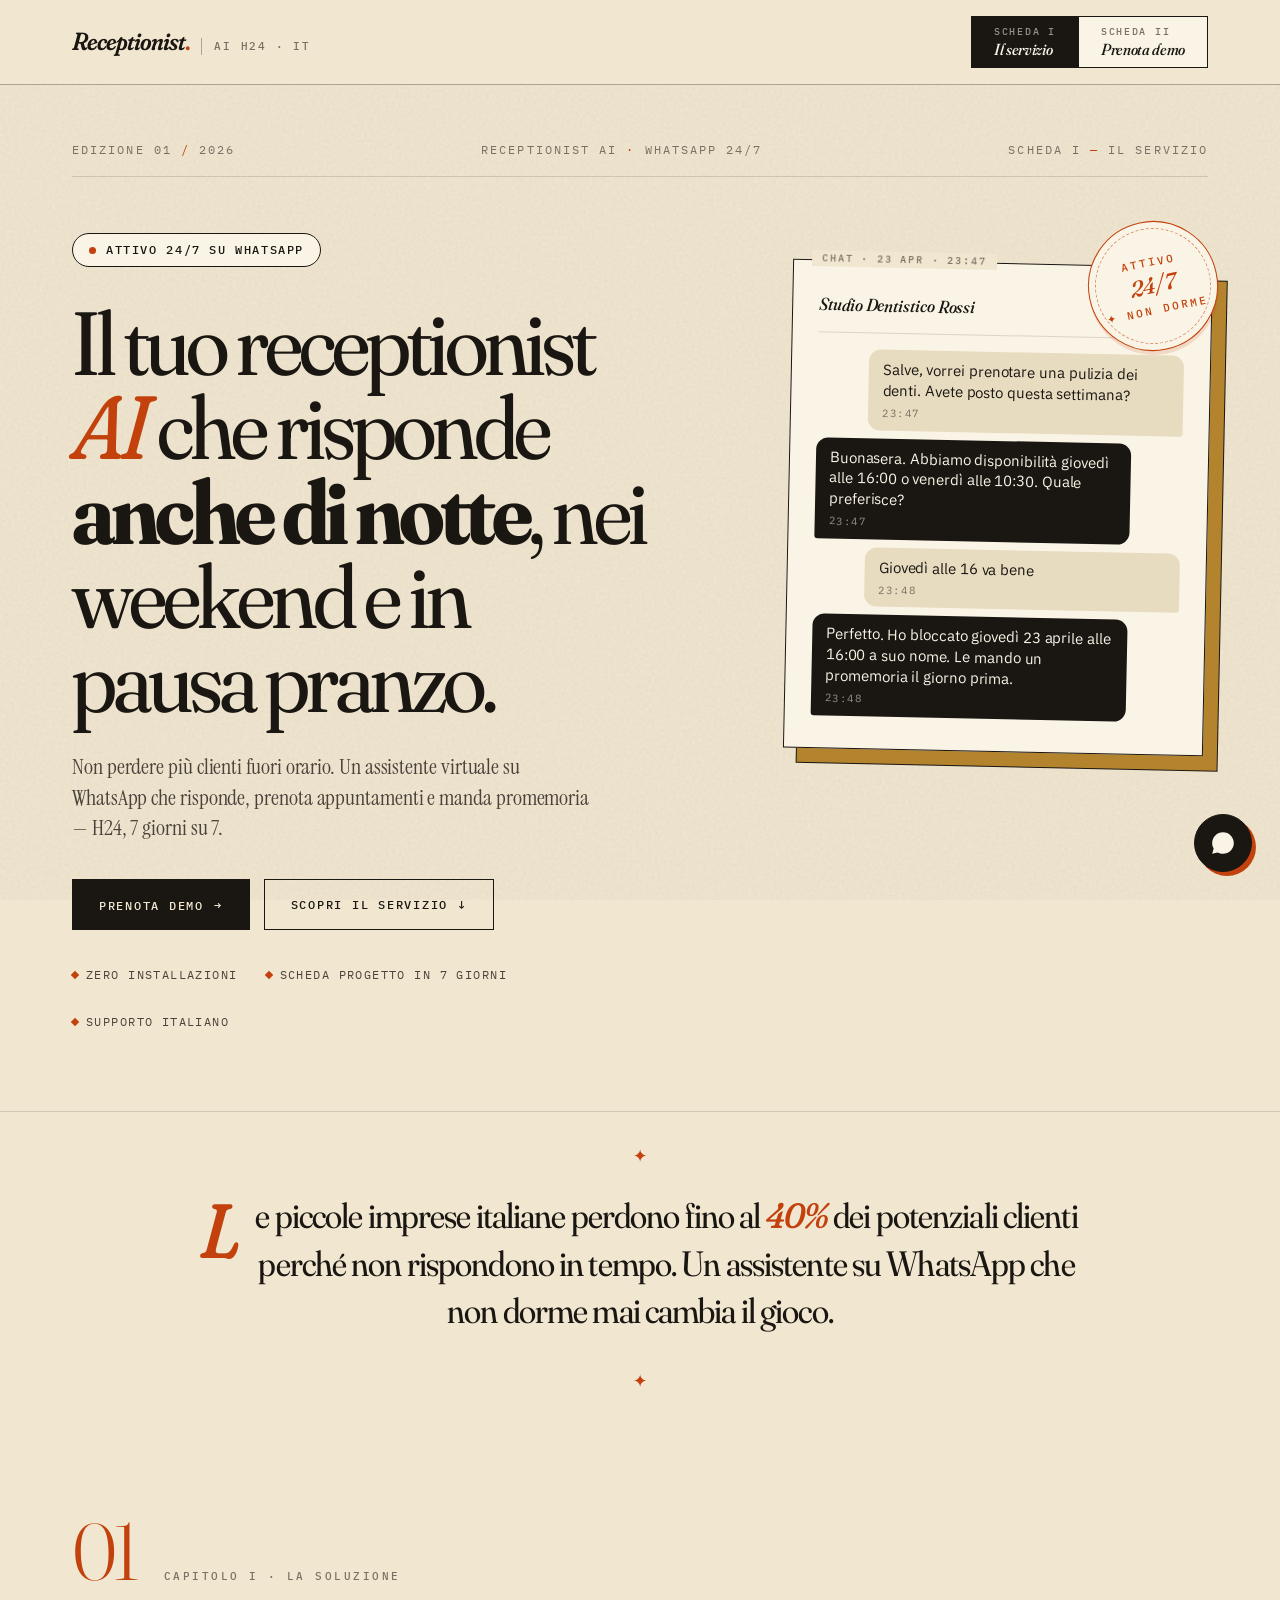
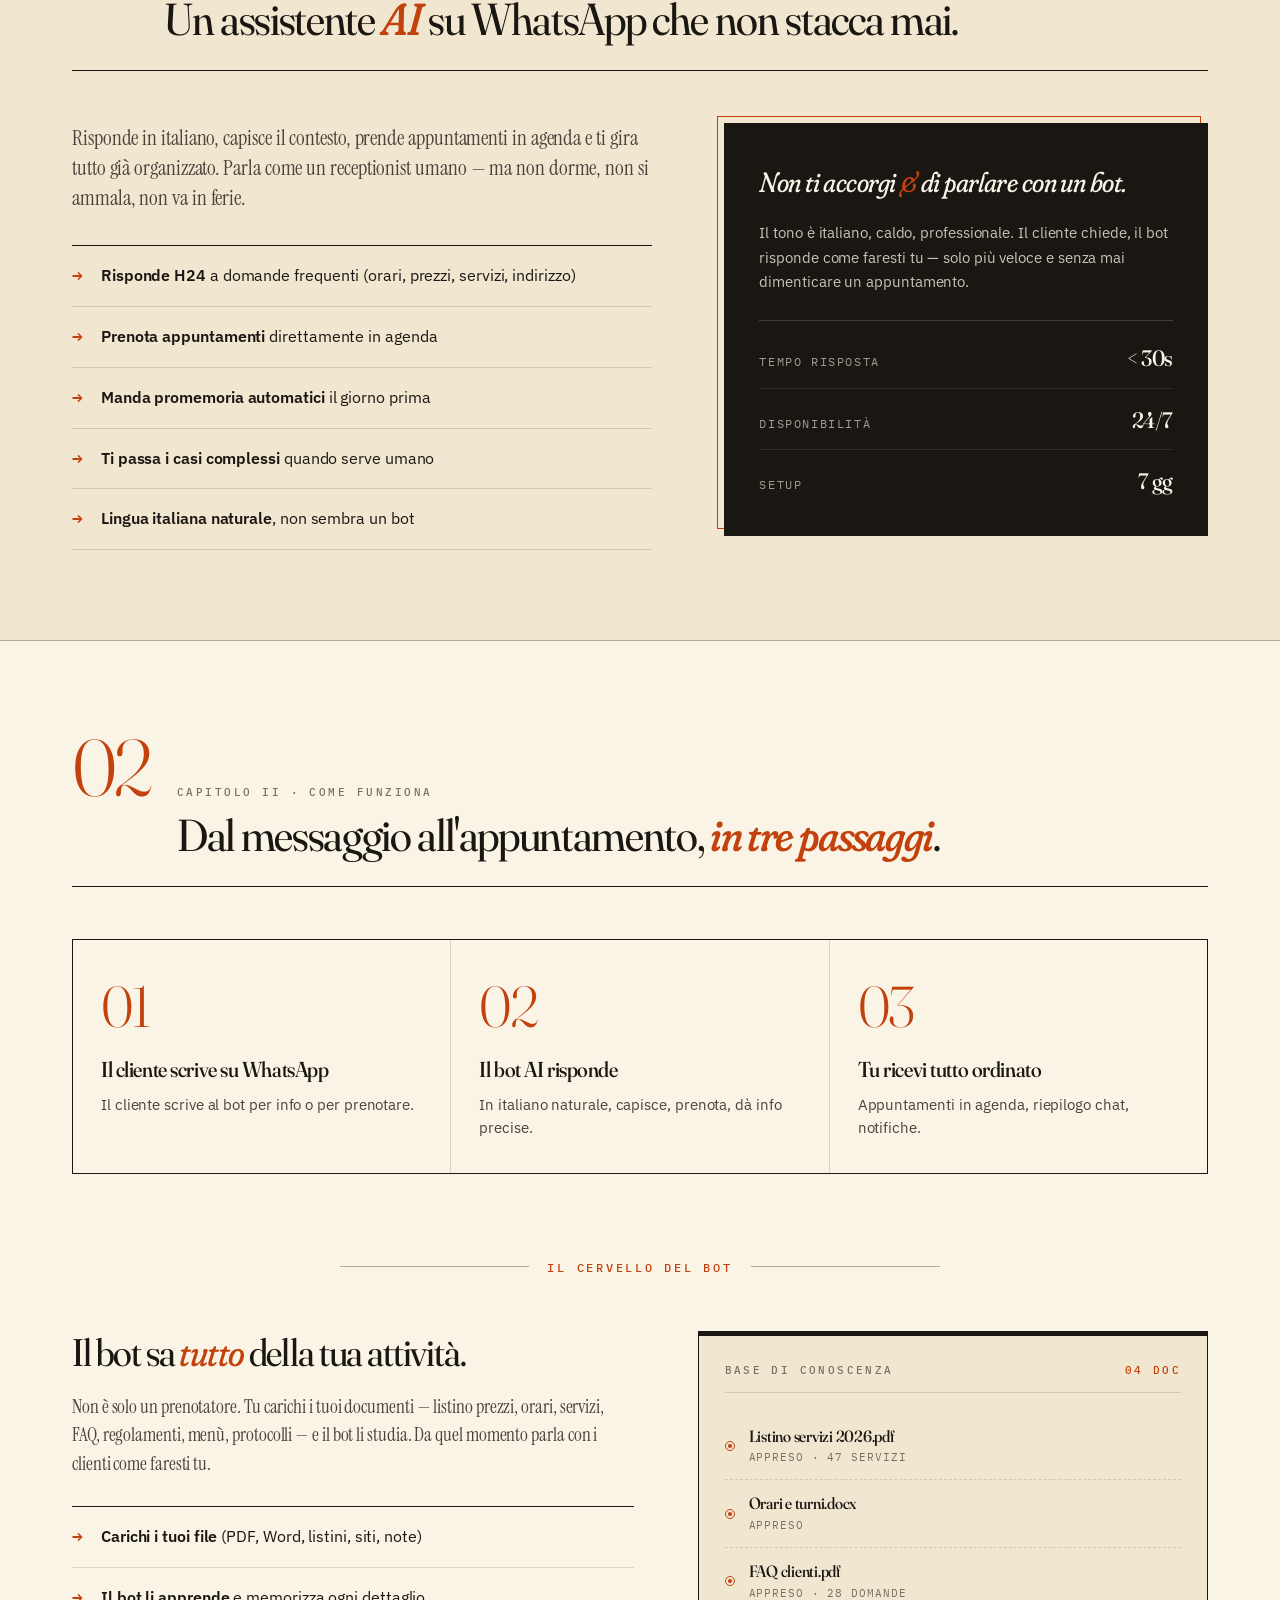
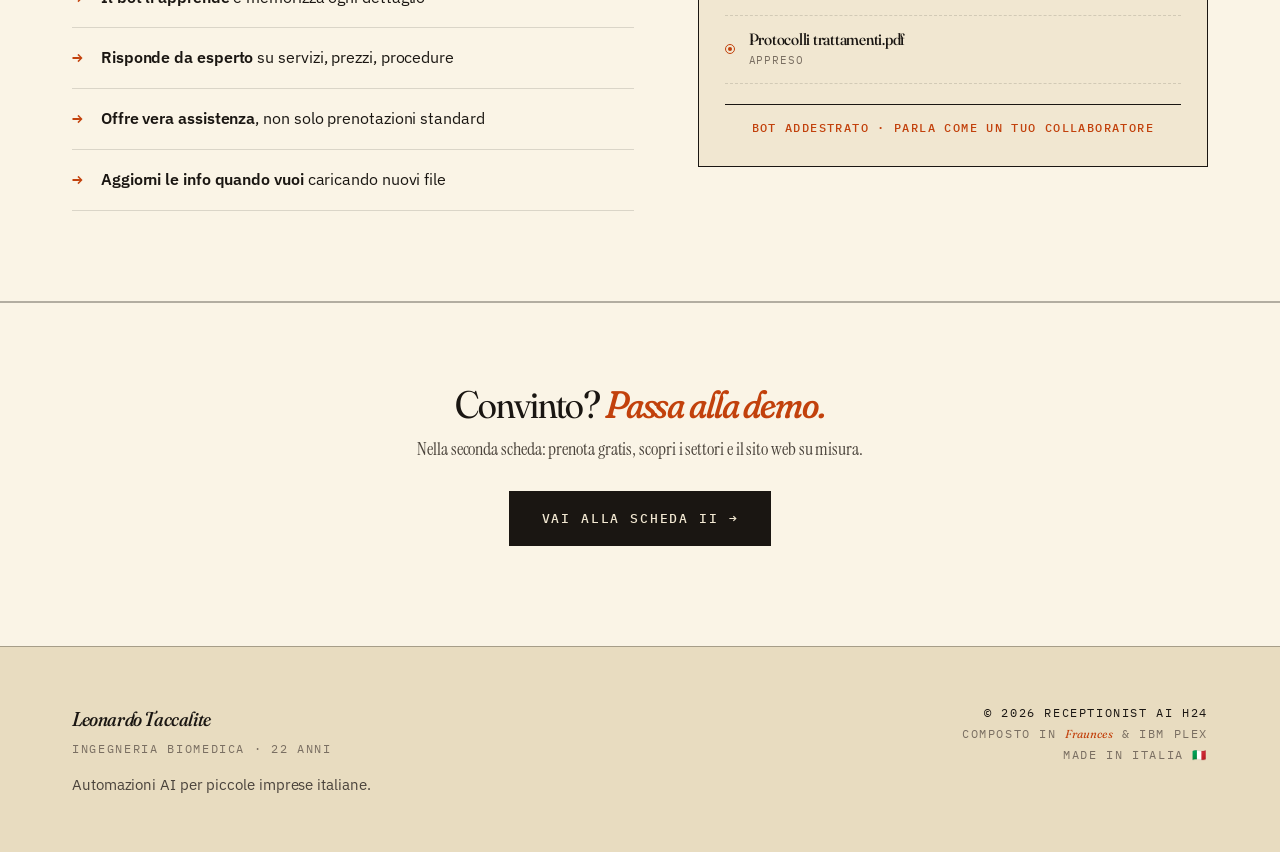
==== commit 082aecd8: "Add files via upload" ====
--- a/index.html
+++ b/index.html
@@ -3,863 +3,1468 @@
 <head>
 <meta charset="UTF-8">
 <meta name="viewport" content="width=device-width, initial-scale=1.0">
-<meta name="description" content="Receptionist AI H24 — Assistente virtuale WhatsApp sempre attivo per piccole imprese italiane. Non perdere più clienti fuori orario.">
-<title>Receptionist AI H24 — Il tuo assistente WhatsApp che non dorme mai</title>
+<meta name="description" content="Receptionist AI H24 — Assistente virtuale WhatsApp sempre attivo per piccole imprese italiane.">
+<title>Receptionist AI H24 — Assistente WhatsApp 24/7</title>
 <link rel="preconnect" href="https://fonts.googleapis.com">
 <link rel="preconnect" href="https://fonts.gstatic.com" crossorigin>
-<link href="https://fonts.googleapis.com/css2?family=Inter:wght@400;500;600;700;800;900&family=JetBrains+Mono:wght@400;500&display=swap" rel="stylesheet">
+<link href="https://fonts.googleapis.com/css2?family=Fraunces:ital,opsz,wght,SOFT,WONK@0,9..144,300..900,0..100,0..1;1,9..144,300..900,0..100,0..1&family=Instrument+Serif:ital@0;1&family=IBM+Plex+Mono:wght@400;500&family=IBM+Plex+Sans:wght@400;500;600&display=swap" rel="stylesheet">
 <style>
-  :root {
-    --bg: #0a0f14;
-    --bg-2: #0f1720;
-    --bg-3: #141e2a;
-    --fg: #e6edf3;
-    --fg-dim: #8b9aa8;
-    --accent: #10d9a0;
-    --accent-2: #0bbf8a;
-    --accent-soft: rgba(16, 217, 160, 0.12);
-    --border: rgba(255,255,255,0.08);
-    --radius: 14px;
-    --max: 1100px;
-  }
-  * { box-sizing: border-box; margin: 0; padding: 0; }
-  html { scroll-behavior: smooth; }
-  body {
-    font-family: "Inter", -apple-system, BlinkMacSystemFont, "Segoe UI", Roboto, Helvetica, Arial, sans-serif;
-    background: var(--bg);
-    color: var(--fg);
-    line-height: 1.6;
-    -webkit-font-smoothing: antialiased;
-    -moz-osx-font-smoothing: grayscale;
-    overflow-x: hidden;
-    font-feature-settings: "cv11", "ss01", "ss03";
-    letter-spacing: -0.01em;
-    position: relative;
-  }
-  /* subtle noise grain overlay */
-  body::before {
-    content: '';
-    position: fixed;
-    inset: 0;
-    pointer-events: none;
-    z-index: 1;
-    opacity: 0.035;
-    background-image: url("data:image/svg+xml,%3Csvg viewBox='0 0 200 200' xmlns='http://www.w3.org/2000/svg'%3E%3Cfilter id='n'%3E%3CfeTurbulence type='fractalNoise' baseFrequency='0.9' numOctaves='3' stitchTiles='stitch'/%3E%3C/filter%3E%3Crect width='100%25' height='100%25' filter='url(%23n)'/%3E%3C/svg%3E");
-  }
-  nav, section, header, footer { position: relative; z-index: 2; }
-  a { color: inherit; text-decoration: none; }
-  .container { width: 100%; max-width: var(--max); margin: 0 auto; padding: 0 20px; }
-
-  /* NAV */
-  nav {
-    position: sticky; top: 0; z-index: 50;
-    background: rgba(10,15,20,0.72);
-    backdrop-filter: blur(18px) saturate(180%);
-    -webkit-backdrop-filter: blur(18px) saturate(180%);
-    border-bottom: 1px solid var(--border);
-  }
-  .nav-inner {
-    display: flex; align-items: center; justify-content: space-between;
-    padding: 14px 20px; max-width: var(--max); margin: 0 auto;
-  }
-  .logo { font-weight: 700; font-size: 1.05rem; display: flex; align-items: center; gap: 8px; }
-  .logo span.dot { color: var(--accent); }
-  .nav-cta {
-    background: var(--accent);
-    color: #031a13;
-    padding: 8px 16px;
-    border-radius: 999px;
-    font-weight: 600;
-    font-size: 0.9rem;
-    transition: transform .15s ease, background .15s ease;
-  }
-  .nav-cta:hover { background: var(--accent-2); transform: translateY(-1px); }
-
-  /* HERO */
-  .hero {
-    padding: 110px 0 110px;
-    background:
-      radial-gradient(ellipse 80% 60% at 50% 0%, rgba(16,217,160,0.14), transparent 65%),
-      var(--bg);
-    text-align: center;
-    position: relative;
-    overflow: hidden;
-    isolation: isolate;
-  }
-  /* animated floating orbs in hero */
-  .hero::before, .hero::after {
-    content: '';
-    position: absolute;
-    border-radius: 50%;
-    filter: blur(80px);
-    opacity: 0.35;
-    z-index: -1;
-    animation: float 14s ease-in-out infinite;
-  }
-  .hero::before {
-    width: 420px; height: 420px;
-    background: radial-gradient(circle, var(--accent), transparent 70%);
-    top: -120px; left: -120px;
-  }
-  .hero::after {
-    width: 360px; height: 360px;
-    background: radial-gradient(circle, #3fe9c2, transparent 70%);
-    bottom: -140px; right: -100px;
-    animation-delay: -7s;
-  }
-  @keyframes float {
-    0%, 100% { transform: translate(0, 0) scale(1); }
-    50% { transform: translate(30px, -20px) scale(1.08); }
-  }
-  /* subtle grid pattern overlay on hero */
-  .hero-grid {
-    position: absolute; inset: 0;
-    background-image:
-      linear-gradient(rgba(255,255,255,0.025) 1px, transparent 1px),
-      linear-gradient(90deg, rgba(255,255,255,0.025) 1px, transparent 1px);
-    background-size: 56px 56px;
-    mask-image: radial-gradient(ellipse at center, black 30%, transparent 75%);
-    -webkit-mask-image: radial-gradient(ellipse at center, black 30%, transparent 75%);
-    pointer-events: none;
-    z-index: -1;
-  }
-  .pill {
-    display: inline-flex; align-items: center; gap: 8px;
-    background: rgba(16,217,160,0.08);
-    border: 1px solid rgba(16,217,160,0.28);
-    color: var(--accent);
-    padding: 7px 16px;
-    border-radius: 999px;
-    font-size: 0.82rem;
-    font-weight: 500;
-    margin-bottom: 28px;
-    backdrop-filter: blur(8px);
-    -webkit-backdrop-filter: blur(8px);
-    box-shadow: 0 0 24px rgba(16,217,160,0.15), inset 0 1px 0 rgba(255,255,255,0.06);
-    letter-spacing: 0.01em;
-  }
-  .pill .live {
-    width: 8px; height: 8px; border-radius: 50%;
-    background: var(--accent);
-    box-shadow: 0 0 0 0 rgba(16,217,160,0.7);
-    animation: pulse 2s infinite;
-  }
-  @keyframes pulse {
-    0% { box-shadow: 0 0 0 0 rgba(16,217,160,0.7); }
-    70% { box-shadow: 0 0 0 10px rgba(16,217,160,0); }
-    100% { box-shadow: 0 0 0 0 rgba(16,217,160,0); }
-  }
-  h1 {
-    font-size: clamp(2.1rem, 5.8vw, 3.8rem);
-    font-weight: 800;
-    letter-spacing: -0.035em;
-    line-height: 1.05;
-    margin-bottom: 22px;
-    max-width: 860px;
-    margin-left: auto; margin-right: auto;
-  }
-  h1 .hl {
-    background: linear-gradient(135deg, var(--accent), #3fe9c2);
-    -webkit-background-clip: text;
-    background-clip: text;
-    color: transparent;
-  }
-  .hero p.sub {
-    font-size: clamp(1rem, 2.2vw, 1.2rem);
-    color: var(--fg-dim);
-    max-width: 640px;
-    margin: 0 auto 32px;
-  }
-  .cta-row {
-    display: flex; gap: 12px; justify-content: center; flex-wrap: wrap;
-  }
-  .btn {
-    display: inline-flex; align-items: center; gap: 10px;
-    padding: 15px 28px;
-    border-radius: 12px;
-    font-weight: 600;
-    font-size: 0.98rem;
-    letter-spacing: -0.005em;
-    transition: transform .2s cubic-bezier(.4,0,.2,1), box-shadow .2s ease, background .2s ease, border-color .2s ease;
-    border: 1px solid transparent;
-    cursor: pointer;
-    position: relative;
-    overflow: hidden;
-  }
-  .btn-primary {
-    background: linear-gradient(135deg, var(--accent), var(--accent-2));
-    color: #031a13;
-    box-shadow: 0 8px 24px rgba(16,217,160,0.28), inset 0 1px 0 rgba(255,255,255,0.25);
-  }
-  .btn-primary::after {
-    content: '';
-    position: absolute;
-    inset: 0;
-    background: linear-gradient(120deg, transparent 30%, rgba(255,255,255,0.3) 50%, transparent 70%);
-    transform: translateX(-120%);
-    transition: transform .6s ease;
-  }
-  .btn-primary:hover { transform: translateY(-2px); box-shadow: 0 14px 40px rgba(16,217,160,0.42), inset 0 1px 0 rgba(255,255,255,0.3); }
-  .btn-primary:hover::after { transform: translateX(120%); }
-  .btn-ghost {
-    background: rgba(255,255,255,0.02);
-    color: var(--fg);
-    border: 1px solid var(--border);
-    backdrop-filter: blur(6px);
-  }
-  .btn-ghost:hover { border-color: var(--accent); color: var(--accent); background: rgba(16,217,160,0.06); transform: translateY(-2px); }
-
-  .hero-meta {
-    margin-top: 28px;
-    color: var(--fg-dim);
-    font-size: 0.9rem;
-    display: flex; gap: 24px; justify-content: center; flex-wrap: wrap;
-  }
-  .hero-meta span { display: inline-flex; align-items: center; gap: 6px; }
-
-  /* SECTIONS */
-  section { padding: 90px 0; }
-  section.alt { background: var(--bg-2); border-top: 1px solid var(--border); border-bottom: 1px solid var(--border); }
-
-  /* INTRO STATEMENT */
-  .intro-statement { padding: 70px 0; }
-  .intro-copy {
-    max-width: 780px;
-    margin: 0 auto;
-    text-align: center;
-    font-size: clamp(1.1rem, 2.2vw, 1.35rem);
-    line-height: 1.55;
-    color: var(--fg);
-    font-weight: 400;
-    letter-spacing: -0.015em;
-    position: relative;
-    padding: 0 20px;
-  }
-  .intro-copy::before {
-    content: '';
-    display: block;
-    width: 40px; height: 2px;
-    background: linear-gradient(90deg, var(--accent), transparent);
-    margin: 0 auto 28px;
-    border-radius: 2px;
-  }
-  .intro-copy strong {
-    color: var(--accent);
-    font-weight: 700;
-  }
-  .eyebrow {
-    display: inline-flex;
-    align-items: center;
-    gap: 8px;
-    color: var(--accent);
-    font-weight: 600;
-    font-size: 0.78rem;
-    letter-spacing: 0.12em;
-    text-transform: uppercase;
-    margin-bottom: 16px;
-    font-family: "JetBrains Mono", ui-monospace, monospace;
-  }
-  .eyebrow::before {
-    content: '';
-    width: 20px; height: 1px;
-    background: var(--accent);
-  }
-  .section-head .eyebrow::before { display: none; }
-  .section-head .eyebrow {
-    padding: 5px 12px;
-    background: rgba(16,217,160,0.08);
-    border: 1px solid rgba(16,217,160,0.2);
-    border-radius: 999px;
-  }
-  h2 {
-    font-size: clamp(1.8rem, 4.2vw, 2.6rem);
-    font-weight: 700;
-    letter-spacing: -0.025em;
-    line-height: 1.15;
-    margin-bottom: 16px;
-  }
-  .section-sub {
-    color: var(--fg-dim);
-    font-size: 1.05rem;
-    max-width: 640px;
-    margin-bottom: 48px;
-  }
-  .section-head { text-align: center; margin-bottom: 48px; }
-  .section-head .section-sub { margin-left: auto; margin-right: auto; }
-
-  /* PROBLEM GRID */
-  .grid-3 {
-    display: grid;
-    grid-template-columns: repeat(3, 1fr);
-    gap: 20px;
-  }
-  .card {
-    background:
-      linear-gradient(180deg, rgba(255,255,255,0.02), transparent),
-      var(--bg-3);
-    border: 1px solid var(--border);
-    border-radius: var(--radius);
-    padding: 28px;
-    transition: transform .25s cubic-bezier(.4,0,.2,1), border-color .25s ease, box-shadow .25s ease;
-    position: relative;
-    overflow: hidden;
-  }
-  .card::before {
-    content: '';
-    position: absolute;
-    inset: 0;
-    border-radius: var(--radius);
-    padding: 1px;
-    background: linear-gradient(135deg, rgba(16,217,160,0.4), transparent 40%);
-    -webkit-mask: linear-gradient(#000 0 0) content-box, linear-gradient(#000 0 0);
-    mask: linear-gradient(#000 0 0) content-box, linear-gradient(#000 0 0);
-    -webkit-mask-composite: xor;
-    mask-composite: exclude;
-    opacity: 0;
-    transition: opacity .3s ease;
-    pointer-events: none;
-  }
-  .card:hover { transform: translateY(-6px); border-color: rgba(16,217,160,0.25); box-shadow: 0 20px 40px -20px rgba(16,217,160,0.25); }
-  .card:hover::before { opacity: 1; }
-  .card .icon {
-    font-size: 2rem;
-    margin-bottom: 14px;
-    display: block;
-  }
-  .card h3 {
-    font-size: 1.15rem;
-    margin-bottom: 8px;
-    font-weight: 600;
-  }
-  .card p { color: var(--fg-dim); font-size: 0.98rem; }
-
-  /* CHAT DEMO */
-  .split {
-    display: grid;
-    grid-template-columns: 1fr 1fr;
-    gap: 48px;
-    align-items: center;
-  }
-  .chat {
-    background:
-      linear-gradient(180deg, rgba(16,217,160,0.04), transparent 30%),
-      var(--bg-3);
-    border: 1px solid var(--border);
-    border-radius: 22px;
-    padding: 22px;
-    max-width: 380px;
-    margin: 0 auto;
-    box-shadow:
-      0 30px 80px rgba(0,0,0,0.5),
-      0 0 0 1px rgba(255,255,255,0.03),
-      inset 0 1px 0 rgba(255,255,255,0.04);
-    position: relative;
-  }
-  .chat::before {
-    content: '';
-    position: absolute;
-    inset: -1px;
-    border-radius: 22px;
-    background: linear-gradient(135deg, rgba(16,217,160,0.3), transparent 50%);
-    z-index: -1;
-    filter: blur(20px);
-    opacity: 0.5;
-  }
-  .chat-head {
-    display: flex; align-items: center; gap: 10px;
-    padding-bottom: 14px; margin-bottom: 14px;
-    border-bottom: 1px solid var(--border);
-  }
-  .chat-head .avatar {
-    width: 42px; height: 42px; border-radius: 50%;
-    background: linear-gradient(135deg, var(--accent), #3fe9c2);
-    display: flex; align-items: center; justify-content: center;
-    font-size: 1.2rem;
-  }
-  .chat-head .who { font-weight: 600; font-size: 0.95rem; }
-  .chat-head .status { font-size: 0.75rem; color: var(--accent); display: flex; align-items: center; gap: 5px; }
-  .chat-head .status::before {
-    content: ''; width: 6px; height: 6px; border-radius: 50%; background: var(--accent);
-  }
-  .bubble {
-    padding: 10px 14px;
-    border-radius: 14px;
-    margin-bottom: 8px;
-    font-size: 0.92rem;
-    max-width: 85%;
-    line-height: 1.4;
-    animation: fadeUp .5s ease both;
-  }
-  @keyframes fadeUp {
-    from { opacity: 0; transform: translateY(8px); }
-    to { opacity: 1; transform: translateY(0); }
-  }
-  .bubble.user {
-    background: #1f2d3d;
-    color: var(--fg);
-    margin-left: auto;
-    border-bottom-right-radius: 4px;
-  }
-  .bubble.bot {
-    background: var(--accent-soft);
-    color: var(--fg);
-    border: 1px solid rgba(16,217,160,0.2);
-    border-bottom-left-radius: 4px;
-  }
-  .bubble .time { font-size: 0.7rem; color: var(--fg-dim); display: block; margin-top: 4px; }
-
-  /* FLOW (compact steps) */
-  .flow {
-    display: grid;
-    grid-template-columns: 1fr auto 1fr auto 1fr;
-    gap: 14px;
-    align-items: stretch;
-    max-width: 960px;
-    margin: 0 auto;
-  }
-  .flow-step {
-    background: var(--bg-3);
-    border: 1px solid var(--border);
-    border-radius: var(--radius);
-    padding: 18px 20px;
-    display: flex;
-    gap: 14px;
-    align-items: flex-start;
-    transition: border-color .2s ease, transform .2s ease;
-  }
-  .flow-step:hover { border-color: rgba(16,217,160,0.3); transform: translateY(-2px); }
-  .flow-num {
-    flex-shrink: 0;
-    width: 32px; height: 32px;
-    border-radius: 50%;
-    background: var(--accent-soft);
-    color: var(--accent);
-    border: 1.5px solid var(--accent);
-    display: flex; align-items: center; justify-content: center;
-    font-weight: 700; font-size: 0.95rem;
-  }
-  .flow-body h4 { font-size: 1rem; margin-bottom: 4px; font-weight: 600; color: var(--fg); }
-  .flow-body p { color: var(--fg-dim); font-size: 0.88rem; line-height: 1.45; }
-  .flow-arrow {
-    display: flex; align-items: center; justify-content: center;
-    color: var(--accent);
-    font-size: 1.3rem;
-    opacity: 0.6;
-  }
-  .section-divider {
-    height: 1px;
-    background: linear-gradient(90deg, transparent, var(--border), transparent);
-    margin: 64px auto 56px;
-    max-width: 280px;
-  }
-
-  /* SECTORS */
-  .sectors {
-    display: grid;
-    grid-template-columns: repeat(5, 1fr);
-    gap: 16px;
-  }
-  .sector {
-    background:
-      linear-gradient(180deg, rgba(255,255,255,0.02), transparent),
-      var(--bg-3);
-    border: 1px solid var(--border);
-    border-radius: var(--radius);
-    padding: 28px 16px;
-    text-align: center;
-    transition: all .25s cubic-bezier(.4,0,.2,1);
-    position: relative;
-    overflow: hidden;
-  }
-  .sector::after {
-    content: '';
-    position: absolute;
-    top: 0; left: 50%;
-    transform: translateX(-50%);
-    width: 0; height: 2px;
-    background: var(--accent);
-    transition: width .3s ease;
-  }
-  .sector:hover {
-    border-color: rgba(16,217,160,0.4);
-    background:
-      linear-gradient(180deg, rgba(16,217,160,0.08), transparent),
-      var(--bg-3);
-    transform: translateY(-4px);
-    box-shadow: 0 16px 32px -16px rgba(16,217,160,0.3);
-  }
-  .sector:hover::after { width: 40px; }
-  .sector .emoji { font-size: 2.2rem; display: block; margin-bottom: 10px; }
-  .sector span.label { font-weight: 600; font-size: 0.95rem; display: block; }
-  .sector small { color: var(--fg-dim); font-size: 0.8rem; }
-
-  /* CTA FINAL */
-  .cta-final {
-    background:
-      radial-gradient(ellipse at top, rgba(16,217,160,0.14), transparent 60%),
-      linear-gradient(135deg, rgba(16,217,160,0.08), rgba(16,217,160,0.02));
-    border: 1px solid rgba(16,217,160,0.22);
-    border-radius: 28px;
-    padding: 70px 40px;
-    text-align: center;
-    margin: 40px 0;
-    position: relative;
-    overflow: hidden;
-    box-shadow: 0 30px 80px -30px rgba(16,217,160,0.3);
-  }
-  .cta-final::before {
-    content: '';
-    position: absolute;
-    inset: 0;
-    background-image:
-      linear-gradient(rgba(16,217,160,0.04) 1px, transparent 1px),
-      linear-gradient(90deg, rgba(16,217,160,0.04) 1px, transparent 1px);
-    background-size: 40px 40px;
-    mask-image: radial-gradient(ellipse at center, black 20%, transparent 70%);
-    -webkit-mask-image: radial-gradient(ellipse at center, black 20%, transparent 70%);
-    pointer-events: none;
-  }
-  .cta-final > * { position: relative; z-index: 1; }
-  .cta-final h2 { margin-bottom: 16px; }
-  .cta-final p { color: var(--fg-dim); margin-bottom: 28px; font-size: 1.05rem; max-width: 520px; margin-left: auto; margin-right: auto; }
-  .guarantee {
-    margin-top: 24px;
-    display: flex; gap: 20px; justify-content: center; flex-wrap: wrap;
-    color: var(--fg-dim); font-size: 0.9rem;
-  }
-  .guarantee span { display: inline-flex; align-items: center; gap: 6px; }
-
-  /* FOOTER */
-  footer {
-    padding: 40px 0 60px;
-    text-align: center;
-    color: var(--fg-dim);
-    font-size: 0.88rem;
-    border-top: 1px solid var(--border);
-  }
-  footer .who-am-i {
-    margin-bottom: 12px;
-    color: var(--fg);
-    font-weight: 500;
-  }
-
-  /* FLOATING WA */
-  .float-wa {
-    position: fixed;
-    bottom: 24px; right: 24px;
-    background: linear-gradient(135deg, #25d366, #1fb858);
-    color: white;
-    width: 60px; height: 60px;
-    border-radius: 50%;
-    display: flex; align-items: center; justify-content: center;
-    font-size: 1.7rem;
-    box-shadow: 0 10px 30px rgba(37,211,102,0.5), inset 0 1px 0 rgba(255,255,255,0.25);
-    z-index: 100;
-    transition: transform .25s cubic-bezier(.4,0,.2,1);
-  }
-  .float-wa::before {
-    content: '';
-    position: absolute;
-    inset: -4px;
-    border-radius: 50%;
-    background: rgba(37,211,102,0.3);
-    z-index: -1;
-    animation: wa-pulse 2.5s ease-out infinite;
-  }
-  @keyframes wa-pulse {
-    0% { transform: scale(1); opacity: 0.6; }
-    100% { transform: scale(1.5); opacity: 0; }
-  }
-  .float-wa:hover { transform: scale(1.08); }
-
-  /* MOBILE */
-  @media (max-width: 820px) {
-    section { padding: 60px 0; }
-    .hero { padding: 60px 0 70px; }
-    .grid-3 { grid-template-columns: 1fr; }
-    .split { grid-template-columns: 1fr; gap: 32px; }
-    .flow { grid-template-columns: 1fr; }
-    .flow-arrow { transform: rotate(90deg); padding: 2px 0; }
-    .sectors { grid-template-columns: repeat(2, 1fr); }
-    .cta-final { padding: 40px 24px; }
-    .nav-cta { padding: 7px 12px; font-size: 0.82rem; }
-    .logo { font-size: 0.95rem; }
-  }
-  @media (max-width: 400px) {
-    .sectors { grid-template-columns: 1fr 1fr; }
-    .hero-meta { gap: 12px; font-size: 0.82rem; }
-  }
+:root {
+  --paper: #f1e7d1;
+  --paper-2: #e8dcc0;
+  --cream: #faf4e6;
+  --ink: #1a1612;
+  --ink-soft: #4a433b;
+  --ink-dim: #7a6f62;
+  --terra: #c2410c;
+  --terra-dark: #9a340a;
+  --ochre: #b4832e;
+  --olive: #5a6b3f;
+  --line: rgba(26,22,18,0.14);
+  --line-strong: rgba(26,22,18,0.32);
+}
+* { box-sizing: border-box; margin: 0; padding: 0; }
+html { scroll-behavior: smooth; }
+body {
+  font-family: "IBM Plex Sans", system-ui, sans-serif;
+  background: var(--paper);
+  color: var(--ink);
+  line-height: 1.55;
+  font-size: 16px;
+  -webkit-font-smoothing: antialiased;
+  -moz-osx-font-smoothing: grayscale;
+  overflow-x: hidden;
+  position: relative;
+  letter-spacing: -0.005em;
+}
+body::before {
+  content: '';
+  position: fixed; inset: 0;
+  pointer-events: none; z-index: 1;
+  opacity: 0.55;
+  mix-blend-mode: multiply;
+  background-image: url("data:image/svg+xml,%3Csvg viewBox='0 0 400 400' xmlns='http://www.w3.org/2000/svg'%3E%3Cfilter id='n'%3E%3CfeTurbulence type='fractalNoise' baseFrequency='0.72' numOctaves='3' stitchTiles='stitch'/%3E%3CfeColorMatrix values='0 0 0 0 0.1 0 0 0 0 0.08 0 0 0 0 0.05 0 0 0 0.11 0'/%3E%3C/filter%3E%3Crect width='100%25' height='100%25' filter='url(%23n)'/%3E%3C/svg%3E");
+}
+nav, section, header, footer, main { position: relative; z-index: 2; }
+a { color: inherit; text-decoration: none; }
+::selection { background: var(--terra); color: var(--cream); }
+.wrap { max-width: 1200px; margin: 0 auto; padding: 0 32px; }
+
+/* ====== NAV + TABS ====== */
+nav.topnav {
+  position: sticky; top: 0; z-index: 50;
+  background: rgba(241,231,209,0.92);
+  backdrop-filter: blur(14px) saturate(140%);
+  -webkit-backdrop-filter: blur(14px) saturate(140%);
+  border-bottom: 1px solid var(--line-strong);
+}
+.nav-inner {
+  display: flex; align-items: center; justify-content: space-between;
+  padding: 16px 32px; max-width: 1200px; margin: 0 auto;
+  gap: 28px;
+}
+.brand { display: flex; align-items: baseline; gap: 12px; flex-shrink: 0; }
+.brand-mark {
+  font-family: "Fraunces", serif;
+  font-variation-settings: "SOFT" 80, "WONK" 1, "opsz" 144;
+  font-size: 1.55rem; font-weight: 600;
+  font-style: italic;
+  letter-spacing: -0.04em;
+  line-height: 1;
+}
+.brand-dot { color: var(--terra); font-style: normal; }
+.brand-tag {
+  font-family: "IBM Plex Mono", monospace;
+  font-size: 0.7rem;
+  color: var(--ink-dim);
+  text-transform: uppercase;
+  letter-spacing: 0.16em;
+  border-left: 1px solid var(--line-strong);
+  padding-left: 12px;
+  font-weight: 500;
+}
+
+/* Tabs with numero grande + titolino */
+.tabs {
+  display: flex; align-items: stretch; gap: 0;
+  border: 1px solid var(--ink);
+  background: var(--cream);
+}
+.tab-btn {
+  font-family: inherit;
+  padding: 10px 22px;
+  background: transparent;
+  color: var(--ink);
+  border: 0;
+  border-right: 1px solid var(--ink);
+  cursor: pointer;
+  transition: background .25s ease, color .25s ease;
+  display: inline-flex; align-items: center; gap: 12px;
+  text-align: left;
+  min-width: 0;
+}
+.tab-btn:last-child { border-right: 0; }
+.tab-label {
+  display: flex; flex-direction: column; gap: 1px; line-height: 1;
+}
+.tab-kicker {
+  font-family: "IBM Plex Mono", monospace;
+  font-size: 0.6rem;
+  letter-spacing: 0.18em;
+  text-transform: uppercase;
+  color: var(--ink-dim);
+  font-weight: 500;
+}
+.tab-title {
+  font-family: "Fraunces", serif;
+  font-variation-settings: "SOFT" 40, "opsz" 144;
+  font-size: 1rem;
+  font-style: italic;
+  font-weight: 500;
+  letter-spacing: -0.02em;
+  color: var(--ink);
+  margin-top: 3px;
+}
+.tab-btn.active { background: var(--ink); color: var(--paper); }
+.tab-btn.active .tab-kicker { color: rgba(250,244,230,0.55); }
+.tab-btn.active .tab-title { color: var(--cream); }
+.tab-btn.active .tab-num-big { color: var(--terra); }
+.tab-btn:not(.active):hover { background: var(--paper); }
+.tab-btn:not(.active):hover .tab-title { color: var(--terra); }
+
+/* ====== TAB PANEL ====== */
+.tab-panel { display: none; }
+.tab-panel.active {
+  display: block;
+  animation: fadePanel .55s cubic-bezier(.4,0,.2,1);
+}
+@keyframes fadePanel {
+  from { opacity: 0; transform: translateY(14px); }
+  to { opacity: 1; transform: translateY(0); }
+}
+
+/* ====== HERO ====== */
+.hero {
+  padding: 56px 0 80px;
+  position: relative;
+}
+.hero-meta-top {
+  display: flex; justify-content: space-between; align-items: center;
+  font-family: "IBM Plex Mono", monospace;
+  font-size: 0.72rem;
+  text-transform: uppercase;
+  letter-spacing: 0.18em;
+  color: var(--ink-dim);
+  margin-bottom: 56px;
+  padding-bottom: 18px;
+  border-bottom: 1px solid var(--line);
+  gap: 20px;
+  flex-wrap: wrap;
+}
+.hero-meta-top .sep { color: var(--terra); }
+.hero-grid {
+  display: grid;
+  grid-template-columns: 1.15fr 1fr;
+  gap: 64px;
+  align-items: start;
+}
+.hero-left { position: relative; }
+.hero-pill {
+  display: inline-flex; align-items: center; gap: 10px;
+  font-family: "IBM Plex Mono", monospace;
+  font-size: 0.72rem;
+  letter-spacing: 0.14em;
+  text-transform: uppercase;
+  padding: 7px 16px;
+  border: 1px solid var(--ink);
+  border-radius: 999px;
+  margin-bottom: 34px;
+  background: var(--cream);
+  font-weight: 500;
+}
+.hero-pill-dot {
+  width: 7px; height: 7px; border-radius: 50%;
+  background: var(--terra);
+  animation: pulse 2s ease-out infinite;
+}
+@keyframes pulse {
+  0% { box-shadow: 0 0 0 0 rgba(194,65,12,0.6); }
+  70% { box-shadow: 0 0 0 9px rgba(194,65,12,0); }
+  100% { box-shadow: 0 0 0 0 rgba(194,65,12,0); }
+}
+h1.headline {
+  font-family: "Fraunces", serif;
+  font-variation-settings: "SOFT" 50, "opsz" 144;
+  font-weight: 400;
+  font-size: clamp(2.8rem, 7vw, 5.6rem);
+  line-height: 0.94;
+  letter-spacing: -0.045em;
+  margin-bottom: 30px;
+  color: var(--ink);
+}
+h1.headline em {
+  font-style: italic;
+  font-variation-settings: "SOFT" 100, "WONK" 1, "opsz" 144;
+  color: var(--terra);
+  font-weight: 400;
+}
+h1.headline .bold { font-weight: 700; letter-spacing: -0.05em; }
+.hero-sub {
+  font-family: "Instrument Serif", serif;
+  font-size: 1.35rem;
+  line-height: 1.4;
+  color: var(--ink-soft);
+  max-width: 520px;
+  margin-bottom: 36px;
+}
+.hero-cta-row { display: flex; gap: 14px; flex-wrap: wrap; margin-bottom: 36px; }
+.btn {
+  display: inline-flex; align-items: center; gap: 10px;
+  padding: 15px 26px;
+  font-family: "IBM Plex Mono", monospace;
+  font-size: 0.78rem;
+  text-transform: uppercase;
+  letter-spacing: 0.14em;
+  font-weight: 500;
+  cursor: pointer;
+  transition: transform .2s ease, background .2s ease, color .2s ease, border-color .2s ease, box-shadow .2s ease;
+  border: 1px solid var(--ink);
+  background: var(--ink);
+  color: var(--paper);
+}
+.btn-primary:hover {
+  background: var(--terra);
+  border-color: var(--terra);
+  transform: translate(-3px, -3px);
+  box-shadow: 5px 5px 0 var(--ink);
+}
+.btn-ghost { background: transparent; color: var(--ink); }
+.btn-ghost:hover {
+  background: var(--ink);
+  color: var(--paper);
+  transform: translate(-3px, -3px);
+  box-shadow: 5px 5px 0 var(--terra);
+}
+.btn .arr { transition: transform .25s ease; }
+.btn:hover .arr { transform: translateX(4px); }
+.btn-big { padding: 18px 32px; font-size: 0.82rem; }
+.hero-meta-list {
+  display: flex; gap: 28px; flex-wrap: wrap;
+  font-family: "IBM Plex Mono", monospace;
+  font-size: 0.74rem;
+  color: var(--ink-soft);
+  text-transform: uppercase;
+  letter-spacing: 0.12em;
+}
+.hero-meta-list span { display: inline-flex; align-items: center; gap: 8px; }
+.hero-meta-list span::before {
+  content: '';
+  width: 6px; height: 6px;
+  background: var(--terra);
+  transform: rotate(45deg);
+}
+.hero-right { position: relative; padding-top: 30px; }
+.seal {
+  position: absolute;
+  top: -12px; right: -10px;
+  width: 130px; height: 130px;
+  border: 1.5px solid var(--terra);
+  border-radius: 50%;
+  display: flex; align-items: center; justify-content: center;
+  font-family: "IBM Plex Mono", monospace;
+  font-size: 0.68rem;
+  text-transform: uppercase;
+  letter-spacing: 0.2em;
+  color: var(--terra);
+  transform: rotate(-12deg);
+  z-index: 4;
+  background: var(--cream);
+  box-shadow: 0 4px 0 rgba(194,65,12,0.15);
+}
+.seal::before {
+  content: '';
+  position: absolute; inset: 6px;
+  border: 1px dashed var(--terra);
+  border-radius: 50%;
+  opacity: 0.55;
+}
+.seal-inner {
+  text-align: center; line-height: 1.3;
+  font-weight: 500; position: relative; z-index: 2;
+}
+.seal-inner em {
+  font-family: "Fraunces", serif; font-style: italic;
+  font-size: 1.4rem; display: block;
+  letter-spacing: -0.02em; font-weight: 500; margin: 2px 0;
+}
+.chat-card {
+  background: var(--cream);
+  border: 1px solid var(--ink);
+  padding: 30px 26px 24px;
+  max-width: 420px;
+  margin-left: auto;
+  position: relative;
+  transform: rotate(1.2deg);
+  box-shadow: 14px 14px 0 var(--ochre), 14px 14px 0 1px var(--ink);
+}
+.chat-card::before {
+  content: 'CHAT · 23 APR · 23:47';
+  position: absolute;
+  top: -10px; left: 18px;
+  background: var(--paper);
+  padding: 0 10px;
+  font-family: "IBM Plex Mono", monospace;
+  font-size: 0.64rem;
+  letter-spacing: 0.18em;
+  color: var(--ink-dim);
+  font-weight: 500;
+}
+.chat-who {
+  font-family: "Fraunces", serif;
+  font-variation-settings: "SOFT" 40, "opsz" 144;
+  font-size: 1.1rem; font-weight: 500; font-style: italic;
+  padding-bottom: 14px; margin-bottom: 16px;
+  border-bottom: 1px solid var(--line);
+  display: flex; align-items: center; gap: 10px;
+}
+.chat-who::after {
+  content: '';
+  width: 7px; height: 7px; border-radius: 50%;
+  background: var(--olive); margin-left: auto;
+}
+.bubble {
+  padding: 10px 14px; margin-bottom: 8px;
+  font-size: 0.93rem; max-width: 86%;
+  line-height: 1.4; border-radius: 12px;
+}
+.bubble.user {
+  background: var(--paper-2); margin-left: auto;
+  border-bottom-right-radius: 3px; color: var(--ink);
+}
+.bubble.bot {
+  background: var(--ink); color: var(--cream);
+  border-bottom-left-radius: 3px;
+}
+.bubble .time {
+  font-size: 0.66rem; opacity: 0.55;
+  display: block; margin-top: 4px;
+  font-family: "IBM Plex Mono", monospace;
+  letter-spacing: 0.05em;
+}
+
+/* ====== STATEMENT (more united - softer break) ====== */
+.statement {
+  padding: 80px 0 90px;
+  text-align: center;
+  position: relative;
+  border-top: 1px solid var(--line);
+}
+.statement::before, .statement::after {
+  content: '✦';
+  position: absolute; color: var(--terra);
+  font-size: 1.1rem; top: 30px; left: 50%;
+  transform: translateX(-50%);
+}
+.statement::after { top: auto; bottom: 30px; }
+.statement p {
+  font-family: "Fraunces", serif;
+  font-variation-settings: "SOFT" 40, "opsz" 144;
+  font-size: clamp(1.4rem, 3.2vw, 2.2rem);
+  line-height: 1.35;
+  letter-spacing: -0.025em;
+  max-width: 880px; margin: 0 auto;
+  color: var(--ink); font-weight: 400;
+}
+.statement p .drop {
+  font-family: "Fraunces", serif;
+  font-variation-settings: "SOFT" 100, "WONK" 1, "opsz" 144;
+  font-style: italic;
+  font-size: 4.8rem; line-height: 0.8;
+  float: left; margin: 8px 14px 0 0;
+  color: var(--terra); font-weight: 500;
+}
+.statement p strong {
+  font-weight: 500; color: var(--terra);
+  font-style: italic;
+  font-variation-settings: "SOFT" 100, "WONK" 1, "opsz" 144;
+}
+
+/* ====== CHAPTER SECTION (unified) ====== */
+.chapter {
+  padding: 90px 0;
+  position: relative;
+}
+.chapter + .chapter { border-top: 1px solid var(--line); }
+.chapter.alt { background: var(--cream); border-top: 1px solid var(--line-strong); border-bottom: 1px solid var(--line-strong); }
+
+.section-kicker {
+  display: flex; align-items: baseline; gap: 28px;
+  margin-bottom: 52px; padding-bottom: 28px;
+  border-bottom: 1px solid var(--ink);
+}
+.section-num {
+  font-family: "Fraunces", serif;
+  font-variation-settings: "SOFT" 0, "opsz" 144;
+  font-size: clamp(3.2rem, 6.5vw, 5rem);
+  line-height: 0.9; color: var(--terra);
+  font-weight: 300; letter-spacing: -0.05em;
+  flex-shrink: 0;
+}
+.section-kicker-body { flex: 1; }
+.section-num-label {
+  font-family: "IBM Plex Mono", monospace;
+  font-size: 0.7rem; letter-spacing: 0.22em;
+  text-transform: uppercase; color: var(--ink-dim);
+  display: block; margin-bottom: 10px; font-weight: 500;
+}
+.section-title {
+  font-family: "Fraunces", serif;
+  font-variation-settings: "SOFT" 30, "opsz" 144;
+  font-size: clamp(1.9rem, 4vw, 2.8rem);
+  line-height: 1.05; letter-spacing: -0.03em;
+  font-weight: 400; color: var(--ink);
+}
+.section-title em {
+  font-style: italic;
+  font-variation-settings: "SOFT" 100, "WONK" 1, "opsz" 144;
+  color: var(--terra); font-weight: 500;
+}
+
+/* Soluzione */
+.solution-grid {
+  display: grid;
+  grid-template-columns: 1.2fr 1fr;
+  gap: 72px; align-items: start;
+}
+.solution-lead {
+  font-family: "Instrument Serif", serif;
+  font-size: 1.3rem; line-height: 1.45;
+  color: var(--ink-soft); margin-bottom: 32px;
+}
+.check-list { border-top: 1px solid var(--ink); }
+.check-list > div {
+  display: flex; align-items: flex-start; gap: 18px;
+  padding: 18px 0;
+  border-bottom: 1px solid var(--line);
+  transition: padding-left .3s cubic-bezier(.4,0,.2,1), background .3s ease;
+}
+.check-list > div:hover { padding-left: 14px; background: rgba(194,65,12,0.04); }
+.check-list > div::before {
+  content: '→';
+  font-family: "IBM Plex Mono", monospace;
+  color: var(--terra); font-weight: 500;
+  font-size: 1.1rem; line-height: 1.35;
+  flex-shrink: 0; transition: transform .3s ease;
+}
+.check-list > div:hover::before { transform: translateX(4px); }
+.check-list strong { font-weight: 600; }
+.check-list p { font-size: 1rem; line-height: 1.45; color: var(--ink); }
+
+.side-card {
+  background: var(--ink); color: var(--cream);
+  padding: 42px 34px 36px;
+  position: relative;
+  border: 1px solid var(--ink);
+}
+.side-card::before {
+  content: '';
+  position: absolute;
+  top: -8px; left: -8px;
+  width: 100%; height: 100%;
+  border: 1px solid var(--terra);
+  z-index: -1;
+}
+.side-card h3 {
+  font-family: "Fraunces", serif;
+  font-variation-settings: "SOFT" 100, "WONK" 1, "opsz" 144;
+  font-style: italic; font-size: 1.75rem;
+  line-height: 1.15; margin-bottom: 22px;
+  font-weight: 400; letter-spacing: -0.02em;
+}
+.side-card h3 .amp { color: var(--terra); }
+.side-card > p {
+  font-size: 0.96rem; line-height: 1.6;
+  color: rgba(250,244,230,0.78); margin-bottom: 26px;
+}
+.side-stat {
+  border-top: 1px solid rgba(250,244,230,0.18);
+  padding-top: 20px; display: grid; gap: 14px;
+}
+.side-stat-row {
+  display: flex; align-items: baseline; justify-content: space-between;
+  padding-bottom: 12px;
+  border-bottom: 1px solid rgba(250,244,230,0.1);
+}
+.side-stat-row:last-child { border-bottom: 0; padding-bottom: 0; }
+.side-stat-label {
+  font-family: "IBM Plex Mono", monospace;
+  font-size: 0.72rem; letter-spacing: 0.14em;
+  text-transform: uppercase; color: rgba(250,244,230,0.6);
+}
+.side-stat-num {
+  font-family: "Fraunces", serif;
+  font-variation-settings: "SOFT" 30, "opsz" 144;
+  font-size: 1.4rem; color: var(--cream);
+  font-weight: 500; letter-spacing: -0.02em;
+}
+
+/* Flow */
+.flow {
+  display: grid;
+  grid-template-columns: repeat(3, 1fr);
+  gap: 1px; background: var(--line);
+  border: 1px solid var(--ink);
+  margin-bottom: 80px;
+}
+.flow-step {
+  background: var(--paper);
+  padding: 38px 28px 34px;
+  position: relative;
+  transition: background .3s ease;
+}
+.chapter.alt .flow-step { background: var(--cream); }
+.chapter.alt .flow-step:hover { background: var(--paper); }
+.flow-step:hover { background: var(--cream); }
+.flow-num {
+  font-family: "Fraunces", serif;
+  font-variation-settings: "SOFT" 0, "opsz" 144;
+  font-size: 3.6rem; line-height: 1;
+  color: var(--terra); font-weight: 300;
+  letter-spacing: -0.04em; margin-bottom: 22px;
+  display: block;
+}
+.flow-step h4 {
+  font-family: "Fraunces", serif;
+  font-variation-settings: "SOFT" 30, "opsz" 144;
+  font-size: 1.35rem; font-weight: 500;
+  margin-bottom: 10px; line-height: 1.15;
+  letter-spacing: -0.02em;
+}
+.flow-step p { font-size: 0.96rem; color: var(--ink-soft); line-height: 1.5; }
+.flow-step::after {
+  content: '';
+  position: absolute;
+  bottom: 0; left: 0;
+  height: 3px; width: 0;
+  background: var(--terra);
+  transition: width .4s ease;
+}
+.flow-step:hover::after { width: 100%; }
+
+/* Brain */
+.brain-divider {
+  position: relative; text-align: center;
+  margin: 0 auto 52px; max-width: 600px;
+}
+.brain-divider::before, .brain-divider::after {
+  content: '';
+  position: absolute; top: 50%;
+  width: 40%; height: 1px;
+  background: var(--line-strong);
+}
+.brain-divider::before { left: 0; }
+.brain-divider::after { right: 0; }
+.brain-divider span {
+  font-family: "IBM Plex Mono", monospace;
+  font-size: 0.72rem; letter-spacing: 0.24em;
+  text-transform: uppercase; color: var(--terra);
+  padding: 0 18px; font-weight: 500;
+  display: inline-block;
+  background: var(--cream);
+  position: relative; z-index: 1;
+}
+.brain-grid {
+  display: grid;
+  grid-template-columns: 1.1fr 1fr;
+  gap: 64px; align-items: start;
+}
+.brain-title {
+  font-family: "Fraunces", serif;
+  font-variation-settings: "SOFT" 30, "opsz" 144;
+  font-size: clamp(1.7rem, 3.6vw, 2.4rem);
+  line-height: 1.1; letter-spacing: -0.03em;
+  font-weight: 400; margin-bottom: 20px;
+}
+.brain-title em {
+  font-style: italic;
+  font-variation-settings: "SOFT" 100, "WONK" 1, "opsz" 144;
+  color: var(--terra);
+}
+.brain-lead {
+  font-family: "Instrument Serif", serif;
+  font-size: 1.18rem; line-height: 1.5;
+  color: var(--ink-soft); margin-bottom: 28px;
+}
+.kb-card {
+  border: 1px solid var(--ink);
+  background: var(--paper);
+  padding: 30px 26px;
+  position: relative;
+}
+.kb-card::before {
+  content: '';
+  position: absolute;
+  top: 0; left: 0;
+  width: 100%; height: 4px;
+  background: var(--ink);
+}
+.kb-label {
+  font-family: "IBM Plex Mono", monospace;
+  font-size: 0.68rem; letter-spacing: 0.22em;
+  text-transform: uppercase; color: var(--ink-dim);
+  margin-bottom: 20px; padding-bottom: 13px;
+  border-bottom: 1px solid var(--line);
+  display: flex; justify-content: space-between;
+  font-weight: 500;
+}
+.kb-label .count { color: var(--terra); }
+.kb-item {
+  display: flex; align-items: center; gap: 14px;
+  padding: 13px 0;
+  border-bottom: 1px dashed var(--line);
+}
+.kb-item:last-of-type { border-bottom: 0; }
+.kb-dot {
+  width: 10px; height: 10px;
+  border: 1.5px solid var(--terra);
+  border-radius: 50%;
+  flex-shrink: 0; position: relative;
+}
+.kb-dot::after {
+  content: '';
+  position: absolute; inset: 2px;
+  background: var(--terra); border-radius: 50%;
+}
+.kb-name {
+  font-family: "Fraunces", serif;
+  font-variation-settings: "SOFT" 30, "opsz" 144;
+  font-size: 1.02rem; font-weight: 500;
+  line-height: 1.25; letter-spacing: -0.015em;
+}
+.kb-meta {
+  font-family: "IBM Plex Mono", monospace;
+  font-size: 0.7rem; color: var(--ink-dim);
+  letter-spacing: 0.08em;
+  text-transform: uppercase; margin-top: 3px;
+}
+.kb-footer {
+  margin-top: 20px; padding-top: 14px;
+  border-top: 1px solid var(--ink);
+  font-family: "IBM Plex Mono", monospace;
+  font-size: 0.72rem; text-align: center;
+  color: var(--terra);
+  letter-spacing: 0.12em;
+  text-transform: uppercase; font-weight: 500;
+}
+
+/* ====== TAB FINISHING CTA (end of tab 1) ====== */
+.tab-end-cta {
+  padding: 80px 0 100px;
+  border-top: 1px solid var(--line-strong);
+  background: var(--cream);
+  text-align: center;
+}
+.tab-end-cta h3 {
+  font-family: "Fraunces", serif;
+  font-variation-settings: "SOFT" 40, "opsz" 144;
+  font-size: clamp(1.7rem, 3.5vw, 2.4rem);
+  line-height: 1.1; letter-spacing: -0.03em;
+  font-weight: 400; margin-bottom: 10px;
+}
+.tab-end-cta h3 em {
+  font-style: italic;
+  font-variation-settings: "SOFT" 100, "WONK" 1, "opsz" 144;
+  color: var(--terra); font-weight: 500;
+}
+.tab-end-cta p {
+  font-family: "Instrument Serif", serif;
+  font-size: 1.15rem; color: var(--ink-soft);
+  margin-bottom: 28px;
+}
+
+/* ====== DEMO PAGE HEADER ====== */
+.demo-header {
+  padding: 70px 0 30px;
+}
+.demo-header-meta {
+  display: flex; justify-content: space-between; align-items: center;
+  font-family: "IBM Plex Mono", monospace;
+  font-size: 0.72rem;
+  text-transform: uppercase;
+  letter-spacing: 0.18em;
+  color: var(--ink-dim);
+  margin-bottom: 40px;
+  padding-bottom: 16px;
+  border-bottom: 1px solid var(--line);
+  flex-wrap: wrap;
+  gap: 12px;
+}
+.demo-header-meta .sep { color: var(--terra); }
+.demo-headline {
+  font-family: "Fraunces", serif;
+  font-variation-settings: "SOFT" 50, "opsz" 144;
+  font-size: clamp(2.6rem, 6vw, 4.8rem);
+  line-height: 0.98;
+  letter-spacing: -0.04em;
+  font-weight: 400;
+  margin-bottom: 22px;
+  max-width: 920px;
+}
+.demo-headline em {
+  font-style: italic;
+  font-variation-settings: "SOFT" 100, "WONK" 1, "opsz" 144;
+  color: var(--terra); font-weight: 500;
+}
+.demo-lead {
+  font-family: "Instrument Serif", serif;
+  font-size: 1.3rem; line-height: 1.45;
+  color: var(--ink-soft); max-width: 680px;
+}
+
+/* ====== BIG DEMO CTA (first on tab 2) ====== */
+.cta-top {
+  padding: 40px 0 100px;
+}
+.cta-card {
+  padding: 70px 60px;
+  border: 1px solid var(--ink);
+  background: var(--ink); color: var(--cream);
+  position: relative; text-align: center;
+  max-width: 980px; margin: 0 auto;
+}
+.cta-card::before {
+  content: '';
+  position: absolute;
+  top: 10px; left: 10px;
+  width: 100%; height: 100%;
+  border: 1px solid var(--terra);
+  z-index: -1;
+}
+.cta-card::after {
+  content: '✦';
+  position: absolute;
+  top: 22px; right: 30px;
+  color: var(--terra); font-size: 1rem;
+}
+.cta-kicker {
+  font-family: "IBM Plex Mono", monospace;
+  font-size: 0.72rem; letter-spacing: 0.24em;
+  text-transform: uppercase; color: var(--terra);
+  margin-bottom: 22px; font-weight: 500;
+}
+.cta-title {
+  font-family: "Fraunces", serif;
+  font-variation-settings: "SOFT" 40, "opsz" 144;
+  font-size: clamp(2.2rem, 5vw, 3.8rem);
+  line-height: 1.02; letter-spacing: -0.04em;
+  font-weight: 400; margin-bottom: 20px;
+  color: var(--cream);
+}
+.cta-title em {
+  font-style: italic;
+  font-variation-settings: "SOFT" 100, "WONK" 1, "opsz" 144;
+  color: var(--terra); font-weight: 500;
+}
+.cta-sub {
+  font-family: "Instrument Serif", serif;
+  font-size: 1.2rem; line-height: 1.5;
+  color: rgba(250,244,230,0.78);
+  max-width: 620px; margin: 0 auto 32px;
+}
+.cta-card .btn-big {
+  background: var(--cream);
+  color: var(--ink);
+  border-color: var(--cream);
+}
+.cta-card .btn-big:hover {
+  background: var(--terra);
+  border-color: var(--terra);
+  color: var(--cream);
+  transform: translate(-3px, -3px);
+  box-shadow: 5px 5px 0 var(--cream);
+}
+.cta-meta {
+  margin-top: 28px;
+  display: flex; gap: 26px; justify-content: center; flex-wrap: wrap;
+  font-family: "IBM Plex Mono", monospace;
+  font-size: 0.72rem; color: rgba(250,244,230,0.55);
+  text-transform: uppercase; letter-spacing: 0.14em;
+}
+.cta-meta span::before {
+  content: '◆'; color: var(--terra);
+  margin-right: 8px; font-size: 0.55rem;
+}
+
+/* ====== SECTORS ====== */
+.sectors-lead {
+  font-family: "Instrument Serif", serif;
+  font-size: 1.25rem; line-height: 1.45;
+  color: var(--ink-soft); margin-bottom: 48px;
+  max-width: 620px;
+}
+.sectors-grid {
+  display: grid;
+  grid-template-columns: repeat(5, 1fr);
+  gap: 1px; background: var(--line);
+  border-top: 1px solid var(--ink);
+  border-bottom: 1px solid var(--ink);
+}
+.sector {
+  background: var(--paper);
+  padding: 34px 20px 28px;
+  position: relative; cursor: default;
+  transition: background .3s ease;
+}
+.chapter.alt .sector { background: var(--cream); }
+.sector:hover { background: var(--cream); }
+.chapter.alt .sector:hover { background: var(--paper); }
+.sector-num {
+  font-family: "IBM Plex Mono", monospace;
+  font-size: 0.68rem; letter-spacing: 0.18em;
+  color: var(--terra); display: block;
+  margin-bottom: 14px; font-weight: 500;
+}
+.sector h4 {
+  font-family: "Fraunces", serif;
+  font-variation-settings: "SOFT" 30, "opsz" 144;
+  font-size: 1.25rem; font-weight: 500;
+  letter-spacing: -0.02em;
+  margin-bottom: 6px; line-height: 1.15;
+}
+.sector p { font-size: 0.85rem; color: var(--ink-dim); line-height: 1.4; }
+.sector::after {
+  content: '↗';
+  position: absolute;
+  top: 28px; right: 20px;
+  color: var(--ink-dim);
+  font-family: "IBM Plex Mono", monospace;
+  opacity: 0;
+  transition: opacity .25s ease, transform .25s ease;
+  font-size: 1rem;
+}
+.sector:hover::after { opacity: 1; color: var(--terra); transform: translate(2px, -2px); }
+.sectors-more {
+  margin-top: 34px; text-align: center;
+  font-family: "Instrument Serif", serif;
+  font-size: 1.08rem; color: var(--ink-soft);
+}
+.sectors-more em {
+  color: var(--terra);
+  font-family: "Fraunces", serif;
+  font-variation-settings: "SOFT" 100, "WONK" 1, "opsz" 144;
+  font-weight: 500; margin-right: 4px;
+}
+
+/* ====== UNIFIED (sito web + settori tutto insieme) ====== */
+.unified-intro {
+  max-width: 920px;
+  margin: 0 auto 62px;
+  text-align: center;
+  padding-bottom: 38px;
+  border-bottom: 1px solid var(--line);
+}
+.unified-kicker {
+  display: inline-block;
+  font-family: "IBM Plex Mono", monospace;
+  font-size: 0.72rem; letter-spacing: 0.22em;
+  text-transform: uppercase; color: var(--terra);
+  margin-bottom: 22px; font-weight: 500;
+  padding: 6px 14px;
+  border: 1px solid var(--terra);
+  border-radius: 999px;
+}
+.unified-lead {
+  font-family: "Instrument Serif", serif;
+  font-size: 1.25rem; line-height: 1.55;
+  color: var(--ink-soft);
+  max-width: 760px;
+  margin: 22px auto 0;
+}
+.unified-grid {
+  display: grid;
+  grid-template-columns: 1.05fr 1fr;
+  gap: 64px;
+  margin-bottom: 52px;
+}
+.unified-col { min-width: 0; }
+.unified-subtitle {
+  font-family: "Fraunces", serif;
+  font-variation-settings: "SOFT" 30, "opsz" 144;
+  font-size: 1.55rem; font-weight: 500;
+  letter-spacing: -0.025em;
+  line-height: 1.1; margin-bottom: 28px;
+  padding-bottom: 14px;
+  border-bottom: 1px solid var(--ink);
+  color: var(--ink);
+}
+.unified-subtitle em {
+  font-style: italic;
+  font-variation-settings: "SOFT" 100, "WONK" 1, "opsz" 144;
+  color: var(--terra); font-weight: 500;
+}
+.extra-stack {
+  display: flex; flex-direction: column; gap: 16px;
+}
+.sectors-list {
+  border-top: 1px solid var(--ink);
+}
+.sector-row {
+  display: flex; align-items: flex-start; gap: 18px;
+  padding: 18px 0;
+  border-bottom: 1px solid var(--line);
+  transition: padding-left .3s cubic-bezier(.4,0,.2,1), background .3s ease;
+}
+.sector-row:hover { padding-left: 14px; background: rgba(194,65,12,0.04); }
+.sector-row:last-of-type { border-bottom: 1px solid var(--ink); }
+.sector-code {
+  font-family: "IBM Plex Mono", monospace;
+  font-size: 0.72rem; letter-spacing: 0.14em;
+  color: var(--terra); font-weight: 500;
+  padding: 4px 10px; border: 1px solid var(--terra);
+  border-radius: 999px; flex-shrink: 0;
+  margin-top: 2px;
+}
+.sector-body h4 {
+  font-family: "Fraunces", serif;
+  font-variation-settings: "SOFT" 30, "opsz" 144;
+  font-size: 1.1rem; font-weight: 500;
+  letter-spacing: -0.015em; line-height: 1.15;
+  margin-bottom: 4px;
+}
+.sector-body p {
+  font-size: 0.88rem; color: var(--ink-dim); line-height: 1.4;
+}
+
+/* ====== EXTRA (sito web cards) ====== */
+.extra-lead {
+  font-family: "Instrument Serif", serif;
+  font-size: 1.25rem; line-height: 1.5;
+  color: var(--ink-soft); margin-bottom: 52px;
+  max-width: 780px;
+}
+.extra-grid {
+  display: grid;
+  grid-template-columns: repeat(3, 1fr);
+  gap: 22px; margin-bottom: 44px;
+}
+.extra-card {
+  padding: 34px 26px;
+  border: 1px solid var(--ink);
+  background: var(--paper);
+  position: relative;
+  transition: transform .3s cubic-bezier(.4,0,.2,1), box-shadow .3s ease;
+}
+.chapter.alt .extra-card { background: var(--cream); }
+.extra-card:hover {
+  transform: translate(-4px, -4px);
+  box-shadow: 6px 6px 0 var(--terra);
+}
+.extra-num {
+  font-family: "Fraunces", serif;
+  font-variation-settings: "SOFT" 100, "WONK" 1, "opsz" 144;
+  font-style: italic;
+  font-size: 2rem; color: var(--terra);
+  font-weight: 500; display: block;
+  margin-bottom: 16px;
+  letter-spacing: -0.02em; line-height: 1;
+}
+.extra-card h4 {
+  font-family: "Fraunces", serif;
+  font-variation-settings: "SOFT" 30, "opsz" 144;
+  font-size: 1.3rem; font-weight: 500;
+  letter-spacing: -0.02em;
+  margin-bottom: 8px; line-height: 1.15;
+}
+.extra-card p {
+  font-size: 0.95rem;
+  color: var(--ink-soft); line-height: 1.5;
+}
+.extra-note {
+  padding: 30px 36px;
+  background: var(--paper);
+  border-left: 4px solid var(--terra);
+  max-width: 820px; margin: 0 auto;
+  font-family: "Instrument Serif", serif;
+  font-size: 1.12rem; line-height: 1.5;
+  color: var(--ink);
+}
+.chapter.alt .extra-note { background: var(--cream); }
+.extra-note strong {
+  font-family: "Fraunces", serif;
+  font-variation-settings: "SOFT" 100, "WONK" 1, "opsz" 144;
+  font-style: italic; color: var(--terra);
+  font-weight: 500; font-size: 1.3rem;
+  display: block; margin-bottom: 6px;
+  letter-spacing: -0.02em;
+}
+
+/* ====== BACK LINK ====== */
+.back-row { padding: 60px 0 100px; text-align: center; }
+.back-link {
+  display: inline-flex; align-items: center; gap: 8px;
+  font-family: "IBM Plex Mono", monospace;
+  font-size: 0.76rem; text-transform: uppercase;
+  letter-spacing: 0.14em; color: var(--ink-soft);
+  padding: 12px 20px; background: none;
+  border: 1px solid var(--line-strong);
+  cursor: pointer;
+  transition: color .2s ease, border-color .2s ease, background .2s ease;
+}
+.back-link:hover { color: var(--terra); border-color: var(--terra); background: var(--cream); }
+.back-link .arr { transition: transform .25s ease; }
+.back-link:hover .arr { transform: translateX(-4px); }
+
+/* ====== FOOTER ====== */
+footer {
+  padding: 56px 0;
+  border-top: 1px solid var(--line-strong);
+  background: var(--paper-2);
+}
+.footer-inner {
+  display: flex; justify-content: space-between; align-items: flex-start;
+  gap: 40px; flex-wrap: wrap;
+}
+.footer-name {
+  font-family: "Fraunces", serif;
+  font-variation-settings: "SOFT" 50, "opsz" 144;
+  font-style: italic;
+  font-size: 1.25rem; font-weight: 500;
+  margin-bottom: 6px; letter-spacing: -0.02em;
+}
+.footer-role {
+  font-family: "IBM Plex Mono", monospace;
+  font-size: 0.74rem; color: var(--ink-dim);
+  text-transform: uppercase;
+  letter-spacing: 0.14em; margin-bottom: 14px;
+}
+.footer-tag { font-size: 0.95rem; color: var(--ink-soft); max-width: 320px; }
+.footer-right {
+  text-align: right;
+  font-family: "IBM Plex Mono", monospace;
+  font-size: 0.72rem; color: var(--ink-dim);
+  text-transform: uppercase;
+  letter-spacing: 0.14em; line-height: 1.8;
+}
+.footer-right .footer-colophon { color: var(--ink); }
+.footer-right .footer-note em {
+  font-family: "Fraunces", serif;
+  font-style: italic;
+  text-transform: none; letter-spacing: 0;
+  color: var(--terra);
+}
+
+/* ====== FLOAT WA ====== */
+.float-wa {
+  position: fixed;
+  bottom: 28px; right: 28px;
+  background: var(--ink); color: var(--cream);
+  width: 58px; height: 58px;
+  border-radius: 50%;
+  display: flex; align-items: center; justify-content: center;
+  z-index: 100;
+  transition: transform .25s cubic-bezier(.4,0,.2,1), background .25s ease;
+  border: 1px solid var(--ink);
+  box-shadow: 4px 4px 0 var(--terra);
+}
+.float-wa:hover {
+  background: var(--terra); border-color: var(--terra);
+  transform: translate(-2px, -2px);
+  box-shadow: 6px 6px 0 var(--ink);
+}
+.float-wa svg { width: 26px; height: 26px; }
+
+/* ====== RESPONSIVE ====== */
+@media (max-width: 980px) {
+  .nav-inner { flex-wrap: wrap; padding: 14px 22px; gap: 12px; }
+  .tabs { order: 3; width: 100%; }
+  .tab-btn { flex: 1; justify-content: flex-start; padding: 10px 14px; }
+  .tab-title { font-size: 0.9rem; }
+  .hero-grid { grid-template-columns: 1fr; gap: 70px; }
+  .hero-right { padding-top: 0; }
+  .seal { right: 10px; }
+  .solution-grid { grid-template-columns: 1fr; gap: 48px; }
+  .brain-grid { grid-template-columns: 1fr; gap: 48px; }
+  .flow { grid-template-columns: 1fr; }
+  .sectors-grid { grid-template-columns: repeat(2, 1fr); }
+  .extra-grid { grid-template-columns: 1fr; }
+  .unified-grid { grid-template-columns: 1fr; gap: 56px; }
+  .footer-inner { flex-direction: column; }
+  .footer-right { text-align: left; }
+  .section-kicker { flex-direction: column; gap: 12px; align-items: flex-start; }
+  .cta-card { padding: 56px 32px; }
+}
+@media (max-width: 560px) {
+  .wrap { padding: 0 22px; }
+  .brand-tag { display: none; }
+  .hero-meta-top, .demo-header-meta { font-size: 0.6rem; letter-spacing: 0.12em; }
+  .sectors-grid { grid-template-columns: 1fr; }
+  .chat-card { transform: none; box-shadow: 8px 8px 0 var(--ochre); }
+  .seal { width: 100px; height: 100px; font-size: 0.6rem; top: -10px; right: -5px; }
+  .seal-inner em { font-size: 1.15rem; }
+  .tab-kicker { display: none; }
+}
 </style>
 </head>
 <body>
 
-<nav>
+<!-- NAV + TABS -->
+<nav class="topnav">
   <div class="nav-inner">
-    <div class="logo">🤖 Receptionist AI<span class="dot">.</span></div>
-    <a href="#demo" class="nav-cta">Demo gratuita</a>
+    <div class="brand">
+      <span class="brand-mark">Receptionist<span class="brand-dot">.</span></span>
+      <span class="brand-tag">AI H24 · IT</span>
+    </div>
+    <div class="tabs" role="tablist">
+      <button class="tab-btn active" data-tab="main" role="tab">
+        <span class="tab-label">
+          <span class="tab-kicker">Scheda I</span>
+          <span class="tab-title">Il servizio</span>
+        </span>
+      </button>
+      <button class="tab-btn" data-tab="demo" role="tab">
+        <span class="tab-label">
+          <span class="tab-kicker">Scheda II</span>
+          <span class="tab-title">Prenota demo</span>
+        </span>
+      </button>
+    </div>
   </div>
 </nav>
 
-<!-- HERO -->
-<header class="hero">
-  <div class="hero-grid"></div>
-  <div class="container">
-    <div class="pill"><span class="live"></span> Attivo 24/7 su WhatsApp</div>
-    <h1>Il tuo receptionist AI che risponde <span class="hl">anche di notte</span>, nei weekend e in pausa pranzo.</h1>
-    <p class="sub">
-      Non perdere più clienti fuori orario. Un assistente virtuale su WhatsApp che risponde, prenota appuntamenti e manda promemoria — H24, 7 giorni su 7. Costruisco anche il sito web se ti serve.
-    </p>
-    <div class="cta-row">
-      <a href="#demo" class="btn btn-primary">📲 Prenota demo gratuita</a>
-      <a href="#come-funziona" class="btn btn-ghost">Come funziona ↓</a>
-    </div>
-    <div class="hero-meta">
-      <span>✅ Zero installazioni</span>
-      <span>⚡ Attivo in 7 giorni</span>
-      <span>🇮🇹 Supporto italiano</span>
-    </div>
-  </div>
-</header>
-
-<!-- INTRO STATEMENT -->
-<section id="intro" class="intro-statement">
-  <div class="container">
-    <p class="intro-copy">
-      Le piccole imprese italiane perdono fino al <strong>40% dei potenziali clienti</strong> perché non rispondono in tempo — fuori orario, nei weekend, durante le ore di punta. Un assistente su WhatsApp che non dorme mai cambia il gioco.
-    </p>
-  </div>
-</section>
-
-<!-- SOLUTION -->
-<section class="alt" id="soluzione">
-  <div class="container">
-    <div class="split">
-      <div>
-        <span class="eyebrow">La soluzione</span>
-        <h2>Un assistente AI su WhatsApp che non stacca mai.</h2>
-        <p class="section-sub">
-          Risponde in italiano, capisce il contesto, prende appuntamenti in agenda e ti gira tutto già organizzato. Parla come un receptionist umano — ma non dorme, non si ammala, non va in ferie.
-        </p>
-        <div style="display: grid; gap: 14px;">
-          <div>✅ <strong>Risponde H24</strong> a domande frequenti (orari, prezzi, servizi, indirizzo)</div>
-          <div>✅ <strong>Prenota appuntamenti</strong> direttamente in agenda</div>
-          <div>✅ <strong>Manda promemoria automatici</strong> il giorno prima</div>
-          <div>✅ <strong>Ti passa i casi complessi</strong> quando serve umano</div>
-          <div>✅ <strong>Lingua italiana naturale</strong>, non sembra un bot</div>
+<!-- ============================ -->
+<!-- TAB 1 — IL SERVIZIO (01 + 02) -->
+<!-- ============================ -->
+<main id="tab-main" class="tab-panel active">
+
+  <!-- HERO -->
+  <header class="hero">
+    <div class="wrap">
+      <div class="hero-meta-top">
+        <span>Edizione 01 <span class="sep">/</span> 2026</span>
+        <span>Receptionist AI <span class="sep">·</span> WhatsApp 24/7</span>
+        <span>Scheda I <span class="sep">—</span> Il servizio</span>
+      </div>
+      <div class="hero-grid">
+        <div class="hero-left">
+          <div class="hero-pill"><span class="hero-pill-dot"></span>Attivo 24/7 su WhatsApp</div>
+          <h1 class="headline">
+            Il tuo receptionist <em>AI</em> che risponde <span class="bold">anche di notte</span>, nei weekend e in pausa pranzo.
+          </h1>
+          <p class="hero-sub">
+            Non perdere più clienti fuori orario. Un assistente virtuale su WhatsApp che risponde, prenota appuntamenti e manda promemoria — H24, 7 giorni su 7.
+          </p>
+          <div class="hero-cta-row">
+            <button class="btn btn-primary" data-goto="demo">Prenota demo <span class="arr">→</span></button>
+            <a href="#soluzione" class="btn btn-ghost">Scopri il servizio <span class="arr">↓</span></a>
+          </div>
+          <div class="hero-meta-list">
+            <span>Zero installazioni</span>
+            <span>Scheda progetto in 7 giorni</span>
+            <span>Supporto italiano</span>
+          </div>
+        </div>
+        <div class="hero-right">
+          <div class="seal">
+            <div class="seal-inner">Attivo<em>24/7</em>✦ non dorme</div>
+          </div>
+          <div class="chat-card">
+            <div class="chat-who">Studio Dentistico Rossi</div>
+            <div class="bubble user">Salve, vorrei prenotare una pulizia dei denti. Avete posto questa settimana?<span class="time">23:47</span></div>
+            <div class="bubble bot">Buonasera. Abbiamo disponibilità giovedì alle 16:00 o venerdì alle 10:30. Quale preferisce?<span class="time">23:47</span></div>
+            <div class="bubble user">Giovedì alle 16 va bene<span class="time">23:48</span></div>
+            <div class="bubble bot">Perfetto. Ho bloccato giovedì 23 aprile alle 16:00 a suo nome. Le mando un promemoria il giorno prima.<span class="time">23:48</span></div>
+          </div>
         </div>
       </div>
-      <div class="chat">
-        <div class="chat-head">
-          <div class="avatar">🤖</div>
-          <div>
-            <div class="who">Studio Dentistico Rossi</div>
-            <div class="status">online</div>
+    </div>
+  </header>
+
+  <!-- STATEMENT (merged flow, softer break) -->
+  <section class="statement">
+    <div class="wrap">
+      <p>
+        <span class="drop">L</span>e piccole imprese italiane perdono fino al <strong>40%</strong> dei potenziali clienti perché non rispondono in tempo. Un assistente su WhatsApp che non dorme mai cambia il gioco.
+      </p>
+    </div>
+  </section>
+
+  <!-- CHAPTER 01 — SOLUZIONE -->
+  <section class="chapter" id="soluzione">
+    <div class="wrap">
+      <div class="section-kicker">
+        <div class="section-num">01</div>
+        <div class="section-kicker-body">
+          <span class="section-num-label">Capitolo I · La soluzione</span>
+          <h2 class="section-title">Un assistente <em>AI</em> su WhatsApp che non stacca mai.</h2>
+        </div>
+      </div>
+      <div class="solution-grid">
+        <div>
+          <p class="solution-lead">
+            Risponde in italiano, capisce il contesto, prende appuntamenti in agenda e ti gira tutto già organizzato. Parla come un receptionist umano — ma non dorme, non si ammala, non va in ferie.
+          </p>
+          <div class="check-list">
+            <div><p><strong>Risponde H24</strong> a domande frequenti (orari, prezzi, servizi, indirizzo)</p></div>
+            <div><p><strong>Prenota appuntamenti</strong> direttamente in agenda</p></div>
+            <div><p><strong>Manda promemoria automatici</strong> il giorno prima</p></div>
+            <div><p><strong>Ti passa i casi complessi</strong> quando serve umano</p></div>
+            <div><p><strong>Lingua italiana naturale</strong>, non sembra un bot</p></div>
           </div>
         </div>
-        <div class="bubble user">Salve, vorrei prenotare una pulizia dei denti. Avete posto questa settimana?<span class="time">23:47</span></div>
-        <div class="bubble bot">Buonasera! 🦷 Abbiamo disponibilità giovedì alle 16:00 o venerdì alle 10:30. Quale preferisce?<span class="time">23:47</span></div>
-        <div class="bubble user">Giovedì alle 16 va bene<span class="time">23:48</span></div>
-        <div class="bubble bot">Perfetto ✅ Ho bloccato giovedì 23 aprile alle 16:00 a nome suo. Le mando un promemoria il giorno prima. A presto!<span class="time">23:48</span></div>
+        <aside class="side-card">
+          <h3>Non ti accorgi <span class="amp">&amp;</span> di parlare con un bot.</h3>
+          <p>Il tono è italiano, caldo, professionale. Il cliente chiede, il bot risponde come faresti tu — solo più veloce e senza mai dimenticare un appuntamento.</p>
+          <div class="side-stat">
+            <div class="side-stat-row"><span class="side-stat-label">Tempo risposta</span><span class="side-stat-num">&lt; 30s</span></div>
+            <div class="side-stat-row"><span class="side-stat-label">Disponibilità</span><span class="side-stat-num">24/7</span></div>
+            <div class="side-stat-row"><span class="side-stat-label">Setup</span><span class="side-stat-num">7 gg</span></div>
+          </div>
+        </aside>
       </div>
     </div>
-  </div>
-</section>
-
-<!-- HOW IT WORKS + BRAIN (merged) -->
-<section class="alt" id="come-funziona">
-  <div class="container">
-    <div class="section-head">
-      <span class="eyebrow">Come funziona</span>
-      <h2>Dal messaggio all'appuntamento, in 3 passaggi.</h2>
-      <p class="section-sub">Il cliente scrive, il bot risponde, tu ricevi tutto ordinato.</p>
-    </div>
-
-    <div class="flow">
-      <div class="flow-step">
-        <div class="flow-num">1</div>
-        <div class="flow-body">
+  </section>
+
+  <!-- CHAPTER 02 — COME FUNZIONA + CERVELLO -->
+  <section class="chapter alt" id="come-funziona">
+    <div class="wrap">
+      <div class="section-kicker">
+        <div class="section-num">02</div>
+        <div class="section-kicker-body">
+          <span class="section-num-label">Capitolo II · Come funziona</span>
+          <h2 class="section-title">Dal messaggio all'appuntamento, <em>in tre passaggi</em>.</h2>
+        </div>
+      </div>
+
+      <div class="flow">
+        <div class="flow-step">
+          <span class="flow-num">01</span>
           <h4>Il cliente scrive su WhatsApp</h4>
           <p>Il cliente scrive al bot per info o per prenotare.</p>
         </div>
-      </div>
-      <div class="flow-arrow">→</div>
-      <div class="flow-step">
-        <div class="flow-num">2</div>
-        <div class="flow-body">
+        <div class="flow-step">
+          <span class="flow-num">02</span>
           <h4>Il bot AI risponde</h4>
           <p>In italiano naturale, capisce, prenota, dà info precise.</p>
         </div>
-      </div>
-      <div class="flow-arrow">→</div>
-      <div class="flow-step">
-        <div class="flow-num">3</div>
-        <div class="flow-body">
+        <div class="flow-step">
+          <span class="flow-num">03</span>
           <h4>Tu ricevi tutto ordinato</h4>
           <p>Appuntamenti in agenda, riepilogo chat, notifiche.</p>
         </div>
       </div>
-    </div>
-
-    <div class="section-divider"></div>
-
-    <div class="split" id="cervello">
-      <div>
-        <span class="eyebrow">Il cervello del bot</span>
-        <h2>Il bot sa <span style="background: linear-gradient(135deg, var(--accent), #3fe9c2); -webkit-background-clip: text; background-clip: text; color: transparent;">tutto</span> della tua attività.</h2>
-        <p class="section-sub">
-          Non è solo un prenotatore. Tu carichi i tuoi documenti — listino prezzi, orari, servizi, FAQ, regolamenti, menù, protocolli — e il bot li studia. Da quel momento parla con i clienti come fareste voi: risponde a domande specifiche, dà consigli, spiega i trattamenti, gestisce dubbi.
-        </p>
-        <div style="display: grid; gap: 14px;">
-          <div>📄 <strong>Carichi i tuoi file</strong> (PDF, Word, listini, siti, note)</div>
-          <div>🧠 <strong>Il bot li apprende</strong> e memorizza ogni dettaglio</div>
-          <div>💬 <strong>Risponde da esperto</strong> su servizi, prezzi, procedure, FAQ</div>
-          <div>🎯 <strong>Offre vera assistenza</strong>, non solo prenotazioni standard</div>
-          <div>🔄 <strong>Aggiorni le info quando vuoi</strong> caricando nuovi file</div>
+
+      <div class="brain-divider"><span>Il cervello del bot</span></div>
+
+      <div class="brain-grid" id="cervello">
+        <div>
+          <h2 class="brain-title">Il bot sa <em>tutto</em> della tua attività.</h2>
+          <p class="brain-lead">
+            Non è solo un prenotatore. Tu carichi i tuoi documenti — listino prezzi, orari, servizi, FAQ, regolamenti, menù, protocolli — e il bot li studia. Da quel momento parla con i clienti come faresti tu.
+          </p>
+          <div class="check-list">
+            <div><p><strong>Carichi i tuoi file</strong> (PDF, Word, listini, siti, note)</p></div>
+            <div><p><strong>Il bot li apprende</strong> e memorizza ogni dettaglio</p></div>
+            <div><p><strong>Risponde da esperto</strong> su servizi, prezzi, procedure</p></div>
+            <div><p><strong>Offre vera assistenza</strong>, non solo prenotazioni standard</p></div>
+            <div><p><strong>Aggiorni le info quando vuoi</strong> caricando nuovi file</p></div>
+          </div>
         </div>
-      </div>
-      <div>
-        <div style="background: var(--bg-3); border: 1px solid var(--border); border-radius: 20px; padding: 28px; position: relative;">
-          <div style="font-size: 0.8rem; color: var(--fg-dim); text-transform: uppercase; letter-spacing: 0.1em; margin-bottom: 18px;">📚 Base di conoscenza</div>
-          <div style="display: grid; gap: 12px;">
-            <div style="display: flex; align-items: center; gap: 12px; padding: 14px; background: var(--bg-2); border-radius: 10px; border-left: 3px solid var(--accent);">
-              <span style="font-size: 1.5rem;">📋</span>
+        <div>
+          <div class="kb-card">
+            <div class="kb-label"><span>Base di conoscenza</span><span class="count">04 doc</span></div>
+            <div class="kb-item">
+              <span class="kb-dot"></span>
               <div>
-                <div style="font-weight: 600; font-size: 0.95rem;">Listino servizi 2026.pdf</div>
-                <div style="font-size: 0.8rem; color: var(--fg-dim);">✅ Appreso · 47 servizi</div>
+                <div class="kb-name">Listino servizi 2026.pdf</div>
+                <div class="kb-meta">Appreso · 47 servizi</div>
               </div>
             </div>
-            <div style="display: flex; align-items: center; gap: 12px; padding: 14px; background: var(--bg-2); border-radius: 10px; border-left: 3px solid var(--accent);">
-              <span style="font-size: 1.5rem;">🕐</span>
+            <div class="kb-item">
+              <span class="kb-dot"></span>
               <div>
-                <div style="font-weight: 600; font-size: 0.95rem;">Orari e turni.docx</div>
-                <div style="font-size: 0.8rem; color: var(--fg-dim);">✅ Appreso</div>
+                <div class="kb-name">Orari e turni.docx</div>
+                <div class="kb-meta">Appreso</div>
               </div>
             </div>
-            <div style="display: flex; align-items: center; gap: 12px; padding: 14px; background: var(--bg-2); border-radius: 10px; border-left: 3px solid var(--accent);">
-              <span style="font-size: 1.5rem;">❓</span>
+            <div class="kb-item">
+              <span class="kb-dot"></span>
               <div>
-                <div style="font-weight: 600; font-size: 0.95rem;">FAQ clienti.pdf</div>
-                <div style="font-size: 0.8rem; color: var(--fg-dim);">✅ Appreso · 28 domande</div>
+                <div class="kb-name">FAQ clienti.pdf</div>
+                <div class="kb-meta">Appreso · 28 domande</div>
               </div>
             </div>
-            <div style="display: flex; align-items: center; gap: 12px; padding: 14px; background: var(--bg-2); border-radius: 10px; border-left: 3px solid var(--accent);">
-              <span style="font-size: 1.5rem;">🏥</span>
+            <div class="kb-item">
+              <span class="kb-dot"></span>
               <div>
-                <div style="font-weight: 600; font-size: 0.95rem;">Protocolli trattamenti.pdf</div>
-                <div style="font-size: 0.8rem; color: var(--fg-dim);">✅ Appreso</div>
+                <div class="kb-name">Protocolli trattamenti.pdf</div>
+                <div class="kb-meta">Appreso</div>
               </div>
             </div>
-          </div>
-          <div style="margin-top: 18px; padding: 12px; background: var(--accent-soft); border-radius: 10px; font-size: 0.85rem; color: var(--accent); text-align: center;">
-            🤖 Bot addestrato · risponde come un tuo collaboratore
+            <div class="kb-footer">Bot addestrato · parla come un tuo collaboratore</div>
           </div>
         </div>
       </div>
     </div>
-  </div>
-</section>
-
-<!-- SECTORS -->
-<section class="alt" id="per-chi">
-  <div class="container">
-    <div class="section-head">
-      <span class="eyebrow">Per chi è</span>
-      <h2>Pensato per piccole imprese italiane.</h2>
-      <p class="section-sub">Se ricevi richieste via telefono o WhatsApp, funziona per te.</p>
+  </section>
+
+  <!-- END OF TAB 1 — invito alla scheda 2 -->
+  <section class="tab-end-cta">
+    <div class="wrap">
+      <h3>Convinto? <em>Passa alla demo.</em></h3>
+      <p>Nella seconda scheda: prenota gratis, scopri i settori e il sito web su misura.</p>
+      <button class="btn btn-primary btn-big" data-goto="demo">Vai alla scheda II <span class="arr">→</span></button>
     </div>
-    <div class="sectors">
-      <div class="sector">
-        <span class="emoji">🦷</span>
-        <span class="label">Studi dentistici</span>
-        <small>Prenotazioni, promemoria</small>
+  </section>
+
+</main>
+
+<!-- ============================ -->
+<!-- TAB 2 — PRENOTA DEMO (03 + 04) -->
+<!-- CTA first, then sectors, then sito web -->
+<!-- ============================ -->
+<main id="tab-demo" class="tab-panel">
+
+  <header class="demo-header">
+    <div class="wrap">
+      <div class="demo-header-meta">
+        <span>Scheda II <span class="sep">/</span> II</span>
+        <span>Demo <span class="sep">·</span> Settori <span class="sep">·</span> Sito web</span>
+        <span>Gratis <span class="sep">—</span> 20 minuti</span>
       </div>
-      <div class="sector">
-        <span class="emoji">⚕️</span>
-        <span class="label">Studi medici</span>
-        <small>Visite, richiami, ricette</small>
-      </div>
-      <div class="sector">
-        <span class="emoji">💪</span>
-        <span class="label">Palestre</span>
-        <small>Iscrizioni, trial, info</small>
-      </div>
-      <div class="sector">
-        <span class="emoji">💅</span>
-        <span class="label">Centri estetici</span>
-        <small>Trattamenti, agenda</small>
-      </div>
-      <div class="sector">
-        <span class="emoji">🔧</span>
-        <span class="label">Officine</span>
-        <small>Preventivi, tagliandi</small>
+      <h1 class="demo-headline">Prenota adesso la <em>demo gratuita</em>.</h1>
+      <p class="demo-lead">
+        20 minuti per vedere dal vivo come il bot risponderebbe ai tuoi clienti reali. Se ti piace, in 7 giorni preparo la tua proposta AI su misura. Se no, hai perso solo 20 minuti.
+      </p>
+    </div>
+  </header>
+
+  <!-- BIG DEMO CTA (first — inverted) -->
+  <section class="cta-top">
+    <div class="wrap">
+      <div class="cta-card">
+        <div class="cta-kicker">Gratis · Senza impegno · 20 minuti</div>
+        <h2 class="cta-title">Scrivimi su <em>WhatsApp</em>.</h2>
+        <p class="cta-sub">Ti mostro dal vivo come il bot risponderebbe ai tuoi clienti reali, con le tue FAQ, il tuo listino, il tuo tono.</p>
+        <a href="https://wa.me/393284405733?text=Ciao%20Leonardo%2C%20ho%20visto%20il%20tuo%20sito%20Receptionist%20AI%20H24%20e%20vorrei%20prenotare%20la%20demo%20gratuita%20di%2020%20minuti.%20Grazie!"
+           class="btn btn-big"
+           target="_blank"
+           rel="noopener">Prenota demo <span class="arr">→</span></a>
+        <div class="cta-meta">
+          <span>Risposta entro 2 ore</span>
+          <span>Nessun impegno</span>
+          <span>Demo personalizzata</span>
+        </div>
       </div>
     </div>
-    <p style="text-align: center; color: var(--fg-dim); margin-top: 32px;">
-      ...e anche <strong style="color: var(--fg);">agenzie immobiliari</strong>, parrucchieri, ristoranti, scuole di lingua e altro ancora.
-    </p>
-  </div>
-</section>
-
-<!-- BONUS: WEBSITES + CUSTOM -->
-<section id="extra">
-  <div class="container">
-    <div class="section-head">
-      <span class="eyebrow">Non solo bot</span>
-      <h2>Faccio anche il tuo <span style="background: linear-gradient(135deg, var(--accent), #3fe9c2); -webkit-background-clip: text; background-clip: text; color: transparent;">sito web</span>.</h2>
-      <p class="section-sub">Se non hai un sito o quello che hai è vecchio, lo costruisco io. Veloce, mobile-first, fatto per convertire. Spesso abbinato al bot WhatsApp — il sito porta clienti, il bot li gestisce.</p>
-    </div>
-    <div class="grid-3">
-      <div class="card">
-        <span class="icon">🌐</span>
-        <h3>Sito web su misura</h3>
-        <p>Landing page o sito completo. Design moderno, veloce, ottimizzato per Google.</p>
+  </section>
+
+  <!-- UNIFIED — Sito web + Per chi è (no numbers, tutto insieme) -->
+  <section class="chapter alt" id="unified">
+    <div class="wrap">
+      <div class="unified-intro">
+        <span class="unified-kicker">Sito web · Settori · Personalizzazione</span>
+        <h2 class="section-title">Non solo bot: faccio anche il tuo <em>sito web</em>, pensato per la tua <em>impresa</em>.</h2>
+        <p class="unified-lead">
+          Se non hai un sito o quello che hai è vecchio, lo costruisco io. Veloce, mobile-first, ottimizzato per Google. Il sito porta clienti, il bot li gestisce — e qualunque sia il tuo settore, il bot parla la sua lingua.
+        </p>
       </div>
-      <div class="card">
-        <span class="icon">🔗</span>
-        <h3>Integrato col bot</h3>
-        <p>Il sito e il bot WhatsApp parlano tra loro. Il cliente prenota da entrambi.</p>
+
+      <div class="unified-grid">
+        <div class="unified-col">
+          <h3 class="unified-subtitle"><em>Sito web</em> su misura</h3>
+          <div class="extra-stack">
+            <div class="extra-card">
+              <span class="extra-num">i.</span>
+              <h4>Landing o sito completo</h4>
+              <p>Design moderno, veloce, ottimizzato per Google. Mobile-first.</p>
+            </div>
+            <div class="extra-card">
+              <span class="extra-num">ii.</span>
+              <h4>Integrato col bot</h4>
+              <p>Il sito e il bot WhatsApp parlano tra loro. Il cliente prenota da entrambi.</p>
+            </div>
+            <div class="extra-card">
+              <span class="extra-num">iii.</span>
+              <h4>100% modellabile</h4>
+              <p>Niente pacchetti rigidi. Ogni funzione si adatta alla tua attività.</p>
+            </div>
+          </div>
+        </div>
+
+        <div class="unified-col">
+          <h3 class="unified-subtitle">Per quali <em>imprese</em></h3>
+          <div class="sectors-list">
+            <div class="sector-row">
+              <span class="sector-code">DENT</span>
+              <div class="sector-body">
+                <h4>Studi dentistici</h4>
+                <p>Prenotazioni, promemoria, richiami</p>
+              </div>
+            </div>
+            <div class="sector-row">
+              <span class="sector-code">MED</span>
+              <div class="sector-body">
+                <h4>Studi medici</h4>
+                <p>Visite, ricette, richiami</p>
+              </div>
+            </div>
+            <div class="sector-row">
+              <span class="sector-code">FIT</span>
+              <div class="sector-body">
+                <h4>Palestre</h4>
+                <p>Iscrizioni, prove, info</p>
+              </div>
+            </div>
+            <div class="sector-row">
+              <span class="sector-code">BEA</span>
+              <div class="sector-body">
+                <h4>Centri estetici</h4>
+                <p>Trattamenti, agenda</p>
+              </div>
+            </div>
+            <div class="sector-row">
+              <span class="sector-code">AUT</span>
+              <div class="sector-body">
+                <h4>Officine</h4>
+                <p>Preventivi, tagliandi</p>
+              </div>
+            </div>
+          </div>
+          <p class="sectors-more">
+            <em>&amp; anche</em> agenzie immobiliari · parrucchieri · ristoranti · scuole di lingua
+          </p>
+        </div>
       </div>
-      <div class="card">
-        <span class="icon">🛠️</span>
-        <h3>100% modellabile</h3>
-        <p>Niente pacchetti rigidi. Ogni funzione si adatta alla tua attività — ne parliamo e costruiamo insieme quello che serve davvero a te.</p>
+
+      <div class="extra-note">
+        <strong>Tutto è personalizzabile.</strong>
+        Mi dici come lavori, cosa ti serve, e costruiamo insieme la soluzione giusta per te. Sentiamoci senza impegno.
       </div>
     </div>
-    <div style="text-align: center; margin-top: 40px; padding: 24px; background: var(--accent-soft); border: 1px solid rgba(16,217,160,0.2); border-radius: var(--radius); max-width: 720px; margin-left: auto; margin-right: auto;">
-      <strong style="color: var(--accent); font-size: 1.05rem;">💬 Tutto è personalizzabile.</strong><br>
-      <span style="color: var(--fg-dim); font-size: 0.95rem;">Non devi adattarti a un template. Mi dici come lavori, cosa ti serve, e costruiamo insieme la soluzione giusta per te. Sentiamoci senza impegno.</span>
+  </section>
+
+  <!-- BACK LINK -->
+  <section class="back-row">
+    <div class="wrap">
+      <button class="back-link" data-goto="main"><span class="arr">←</span> Torna al servizio</button>
     </div>
-  </div>
-</section>
-
-<!-- FINAL CTA -->
-<section id="demo">
-  <div class="container">
-    <div class="cta-final">
-      <span class="eyebrow">🎁 Gratis, senza impegno</span>
-      <h2>Prenota una demo di 20 minuti.</h2>
-      <p>Ti mostro dal vivo come il bot risponderebbe ai tuoi clienti reali. Se non ti convince, perdi solo 20 minuti. Se ti piace, attivo tutto in 7 giorni.</p>
-      <a href="https://wa.me/393284405733?text=Ciao%20Leonardo%2C%20ho%20visto%20il%20tuo%20sito%20Receptionist%20AI%20H24%20e%20vorrei%20prenotare%20la%20demo%20gratuita%20di%2020%20minuti.%20Grazie!"
-         class="btn btn-primary"
-         target="_blank"
-         rel="noopener">
-        📲 Scrivimi su WhatsApp →
-      </a>
-      <div class="guarantee">
-        <span>✅ Risposta entro 2 ore</span>
-        <span>🔒 Nessun impegno</span>
-        <span>🎯 Demo personalizzata</span>
-      </div>
-    </div>
-  </div>
-</section>
+  </section>
+
+</main>
 
 <!-- FOOTER -->
 <footer>
-  <div class="container">
-    <div class="who-am-i">👋 Leonardo Taccalite — Ingegneria Biomedica, 22 anni</div>
-    <div>Automazioni AI per piccole imprese italiane 🇮🇹</div>
-    <div style="margin-top: 12px; font-size: 0.8rem;">© 2026 Receptionist AI H24</div>
+  <div class="wrap footer-inner">
+    <div class="footer-left">
+      <div class="footer-name">Leonardo Taccalite</div>
+      <div class="footer-role">Ingegneria Biomedica · 22 anni</div>
+      <div class="footer-tag">Automazioni AI per piccole imprese italiane.</div>
+    </div>
+    <div class="footer-right">
+      <div class="footer-colophon">© 2026 Receptionist AI H24</div>
+      <div class="footer-note">Composto in <em>Fraunces</em> &amp; IBM Plex</div>
+      <div class="footer-note">Made in Italia 🇮🇹</div>
+    </div>
   </div>
 </footer>
 
@@ -867,25 +1472,27 @@
    href="https://wa.me/393284405733?text=Ciao%20Leonardo%2C%20vorrei%20info%20sul%20servizio%20Receptionist%20AI%20H24."
    target="_blank"
    rel="noopener"
-   aria-label="Scrivici su WhatsApp">💬</a>
+   aria-label="Scrivici su WhatsApp">
+  <svg viewBox="0 0 24 24" fill="currentColor"><path d="M17.5 14.4c-.3-.2-1.7-.8-2-.9-.3-.1-.5-.2-.7.2-.2.3-.8.9-.9 1.1-.2.2-.3.2-.6.1-.3-.2-1.2-.4-2.3-1.4-.8-.8-1.4-1.7-1.6-2-.2-.3 0-.4.1-.6.1-.1.3-.3.4-.5.1-.2.2-.3.3-.5.1-.2 0-.4 0-.5 0-.2-.7-1.6-.9-2.2-.2-.6-.5-.5-.7-.5h-.6c-.2 0-.5.1-.8.4-.3.3-1 1-1 2.5s1.1 2.9 1.2 3.1c.1.2 2.1 3.3 5.2 4.6.7.3 1.3.5 1.7.6.7.2 1.4.2 1.9.1.6-.1 1.7-.7 2-1.4.3-.7.3-1.2.2-1.4-.1-.2-.3-.2-.6-.4zM12 2C6.5 2 2 6.5 2 12c0 1.8.5 3.6 1.4 5.1L2 22l5-1.3c1.5.8 3.2 1.3 5 1.3 5.5 0 10-4.5 10-10S17.5 2 12 2z"/></svg>
+</a>
 
 <script>
-  // Smooth reveal on scroll
-  const io = new IntersectionObserver((entries) => {
-    entries.forEach(e => {
-      if (e.isIntersecting) {
-        e.target.style.opacity = '1';
-        e.target.style.transform = 'translateY(0)';
-      }
-    });
-  }, { threshold: 0.1 });
-
-  document.querySelectorAll('.card, .step, .sector, .cta-final').forEach(el => {
-    el.style.opacity = '0';
-    el.style.transform = 'translateY(20px)';
-    el.style.transition = 'opacity .6s ease, transform .6s ease';
-    io.observe(el);
-  });
+  const tabs = document.querySelectorAll('.tab-btn');
+  const panels = document.querySelectorAll('.tab-panel');
+  const gotos = document.querySelectorAll('[data-goto]');
+
+  function switchTab(key) {
+    tabs.forEach(t => t.classList.toggle('active', t.dataset.tab === key));
+    panels.forEach(p => p.classList.toggle('active', p.id === 'tab-' + key));
+    history.replaceState(null, '', '#' + key);
+    window.scrollTo({ top: 0, behavior: 'smooth' });
+  }
+
+  tabs.forEach(t => t.addEventListener('click', () => switchTab(t.dataset.tab)));
+  gotos.forEach(b => b.addEventListener('click', () => switchTab(b.dataset.goto)));
+
+  const initHash = location.hash.replace('#', '');
+  if (initHash === 'demo') switchTab('demo');
 </script>
 
 </body>
